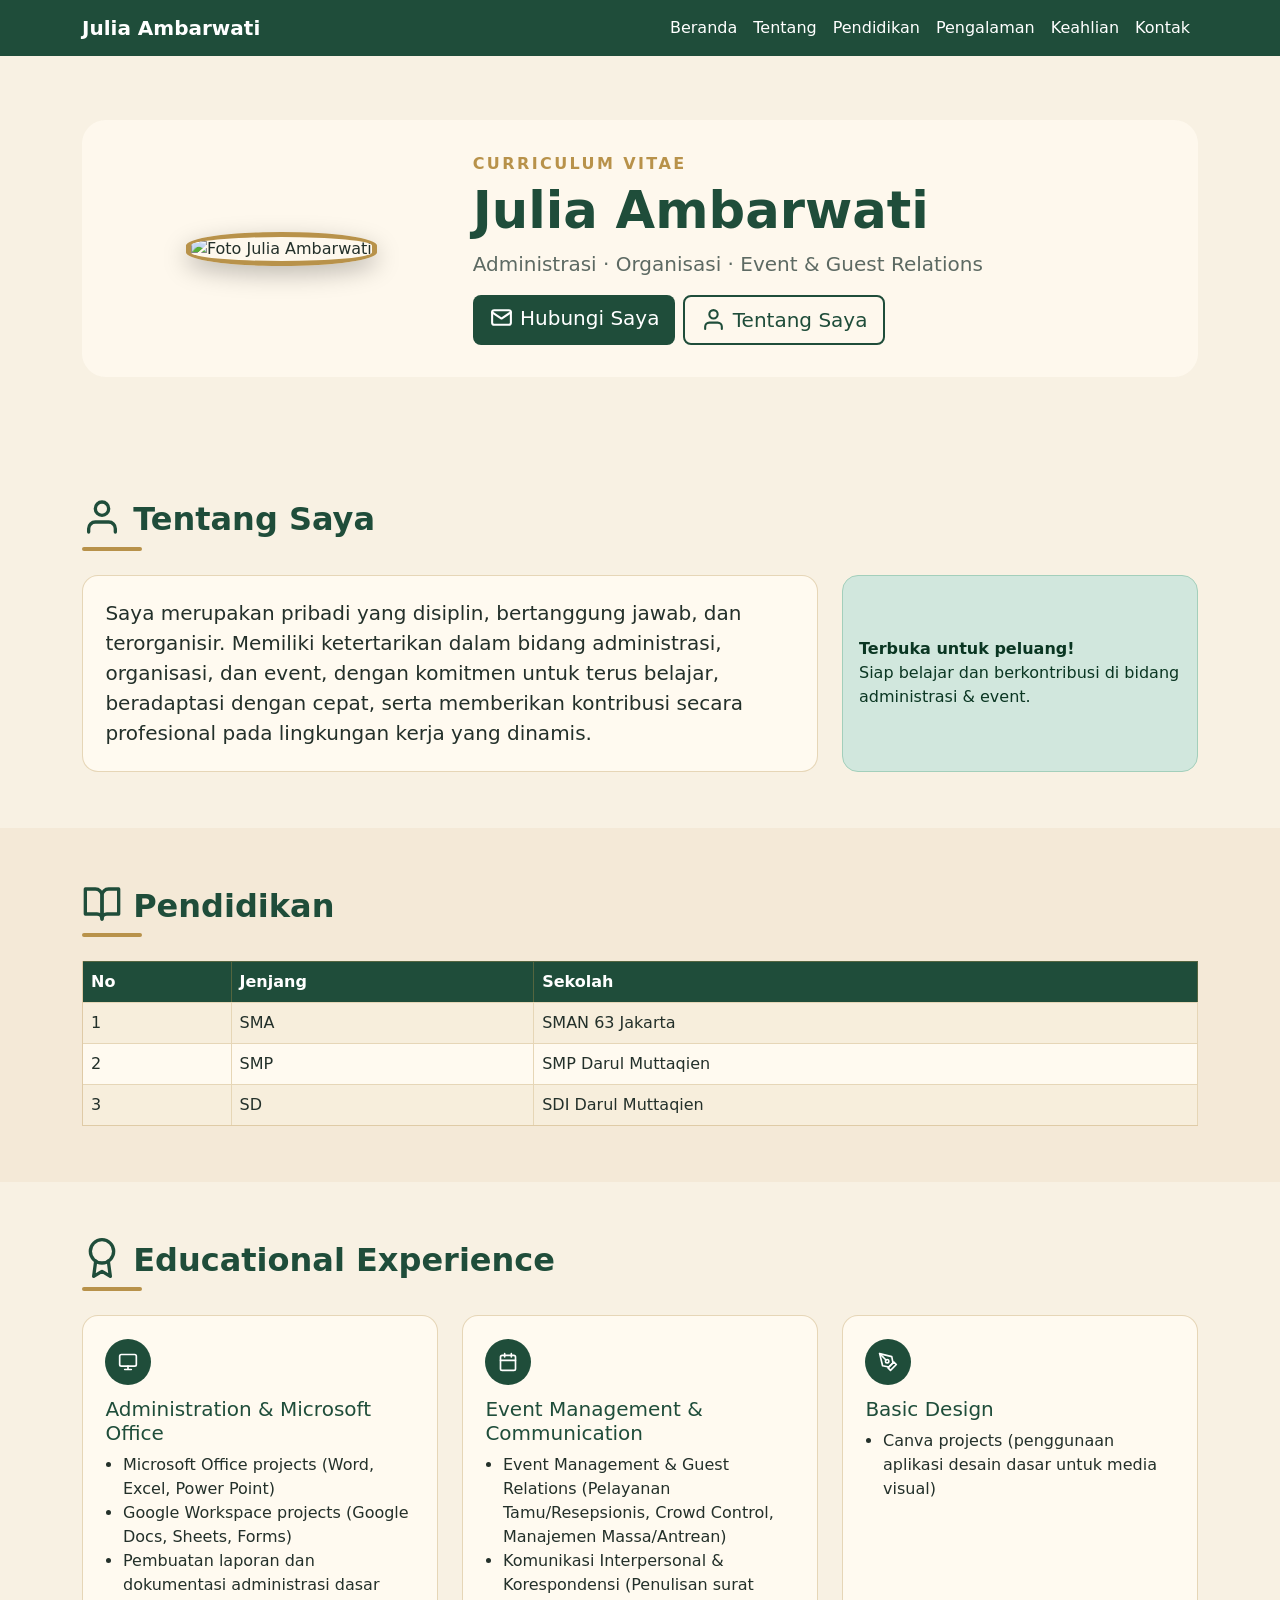
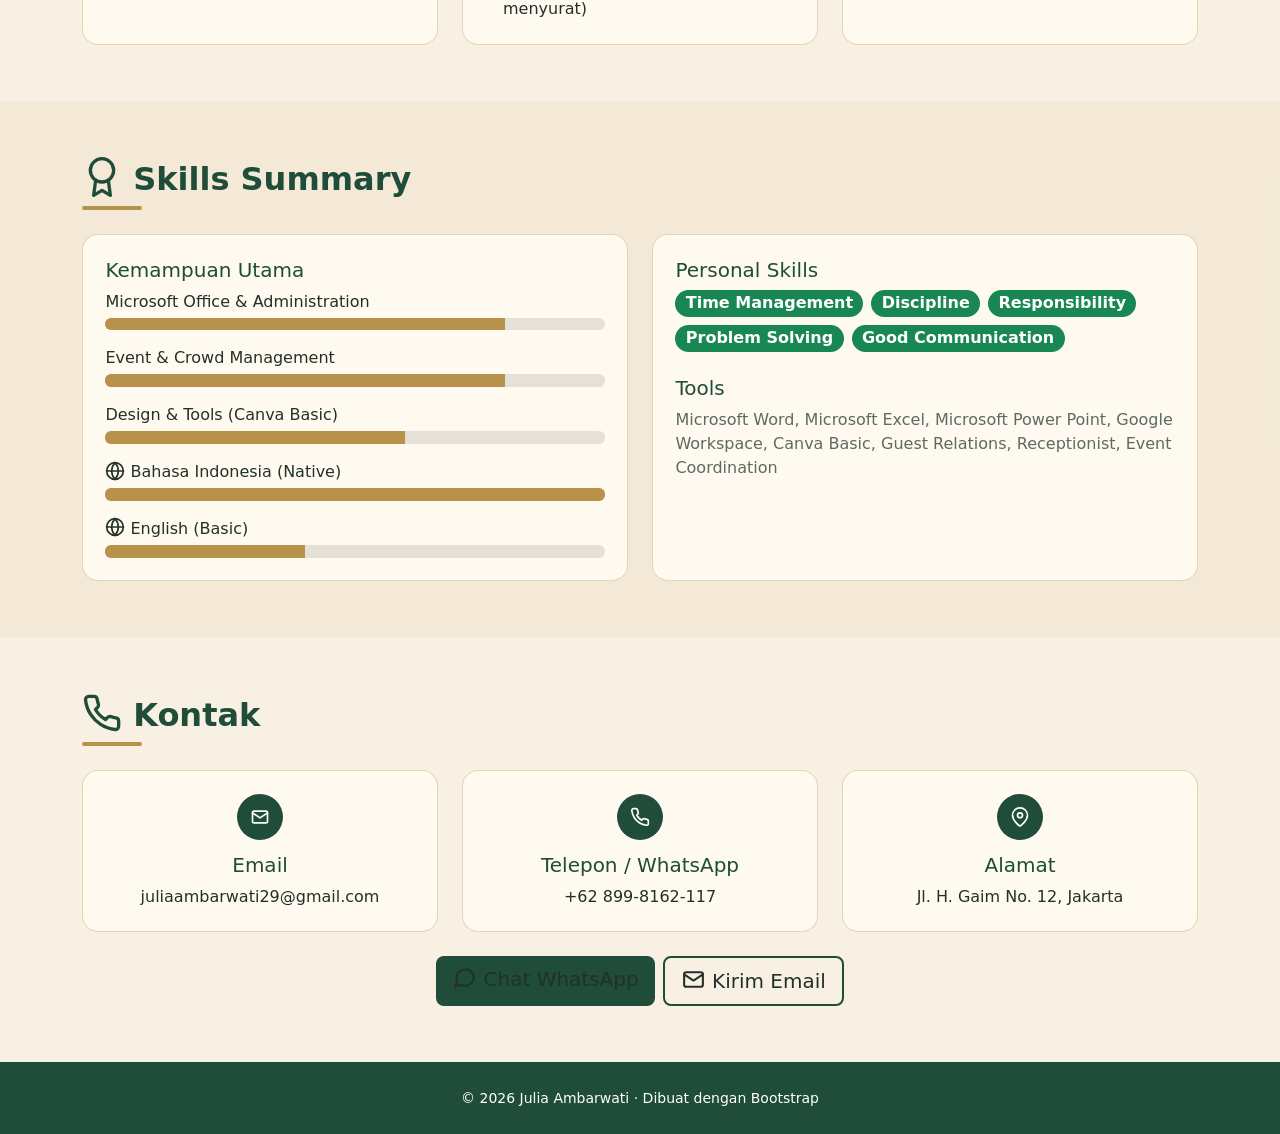
==== index.html @ 879eb71b "Add files via upload" ====
<!DOCTYPE html>
<html lang="id">
<head>
<meta charset="utf-8">
<meta name="viewport" content="width=device-width, initial-scale=1, viewport-fit=cover">
<title>Julia Ambarwati | CV</title>
<!-- Bootstrap CSS -->
<link href="https://cdn.jsdelivr.net/npm/bootstrap@5.3.3/dist/css/bootstrap.min.css" rel="stylesheet">
<style>
:root{--green:#1f4d3a;--gold:#b8924a;--bg:#f8f1e3;--card:#fffaf0;--text:#23302a;--muted:#5d6a63;--onGreen:#fff;box-sizing:border-box;padding-top:env(safe-area-inset-top,0px);padding-bottom:env(safe-area-inset-bottom,0px)}
@media (prefers-color-scheme:dark){:root:not([data-theme="light"]){--green:#2f7556;--gold:#d2ad66;--bg:#14201b;--card:#1c2b24;--text:#e9efe9;--muted:#a9b8b0}}
:root[data-theme="dark"]{--green:#2f7556;--gold:#d2ad66;--bg:#14201b;--card:#1c2b24;--text:#e9efe9;--muted:#a9b8b0}
html{scroll-behavior:smooth;scroll-padding-top:70px}
body{background:var(--bg);color:var(--text);font-family:system-ui,-apple-system,"Segoe UI",Roboto,sans-serif}
.ic{width:1.25em;height:1.25em;stroke:currentColor;fill:none;stroke-width:2;stroke-linecap:round;stroke-linejoin:round;vertical-align:-.22em}
.navbar{background:var(--green)!important;position:sticky;top:0;z-index:20}
.navbar .nav-link,.navbar-brand{color:var(--onGreen)!important}
.navbar .nav-link:hover{color:var(--gold)!important}
.navbar-toggler{border-color:rgba(255,255,255,.5)}
.navbar-toggler-icon{filter:invert(1)}
#beranda{background:url(img/banner.jpg) center/cover no-repeat;padding:4rem 0}
.hero-card{background:rgba(255,250,240,.88);border-radius:1.5rem;padding:2rem}
@media (prefers-color-scheme:dark){:root:not([data-theme="light"]) .hero-card{background:rgba(20,32,27,.88)}}
:root[data-theme="dark"] .hero-card{background:rgba(20,32,27,.88)}
.foto{width:220px;height:290px;object-fit:cover;border-radius:50% / 40%;border:5px solid var(--gold);box-shadow:0 8px 24px rgba(0,0,0,.25)}
h1,h2,h3,h4,h5{color:var(--green)}
.hero-card h1{font-weight:800;font-size:clamp(2rem,6vw,3.2rem)}
h2.sec{font-weight:700;margin-bottom:1.5rem}
h2.sec::after{content:"";display:block;width:60px;height:4px;background:var(--gold);margin-top:.5rem;border-radius:2px}
section{padding:3.5rem 0}
.card{background:var(--card);color:var(--text);border:1px solid rgba(184,146,74,.35);border-radius:1rem;height:100%}
.card .card-body{padding:1.4rem}
.badge-ic{display:inline-flex;align-items:center;justify-content:center;width:46px;height:46px;border-radius:50%;background:var(--green);color:#fff;margin-bottom:.8rem}
.btn-cv{background:var(--green);color:#fff;border:0}
.btn-cv:hover{background:var(--gold);color:#fff}
.btn-outline-cv{border:2px solid var(--green);color:var(--green)}
.btn-outline-cv:hover{background:var(--green);color:#fff}
.table{--bs-table-bg:var(--card);--bs-table-color:var(--text);--bs-table-striped-bg:rgba(184,146,74,.12);--bs-table-striped-color:var(--text);--bs-table-border-color:rgba(184,146,74,.35)}
.table thead th{background:var(--green);color:#fff}
.progress{height:.8rem;background:rgba(127,127,127,.2)}
.progress-bar{background:var(--gold)}
ul.clean{padding-left:1.1rem;margin:0;color:var(--text)}
.muted{color:var(--muted)}
.contact a{color:var(--text);text-decoration:none}
.contact a:hover{color:var(--gold)}
footer{background:var(--green);color:#fff;padding:1.5rem 0}
</style>
</head>
<body>
<svg width="0" height="0" style="position:absolute" aria-hidden="true">
<symbol id="i-mail" viewBox="0 0 24 24"><rect x="3" y="5" width="18" height="14" rx="2"/><path d="M3 7l9 6 9-6"/></symbol>
<symbol id="i-phone" viewBox="0 0 24 24"><path d="M22 16.92v3a2 2 0 0 1-2.18 2 19.79 19.79 0 0 1-8.63-3.07 19.5 19.5 0 0 1-6-6 19.79 19.79 0 0 1-3.07-8.67A2 2 0 0 1 4.11 2h3a2 2 0 0 1 2 1.72c.13.96.36 1.9.7 2.81a2 2 0 0 1-.45 2.11L8.09 9.91a16 16 0 0 0 6 6l1.27-1.27a2 2 0 0 1 2.11-.45c.91.34 1.85.57 2.81.7A2 2 0 0 1 22 16.92z"/></symbol>
<symbol id="i-pin" viewBox="0 0 24 24"><path d="M21 10c0 7-9 13-9 13s-9-6-9-13a9 9 0 0 1 18 0z"/><circle cx="12" cy="10" r="3"/></symbol>
<symbol id="i-user" viewBox="0 0 24 24"><path d="M20 21v-2a4 4 0 0 0-4-4H8a4 4 0 0 0-4 4v2"/><circle cx="12" cy="7" r="4"/></symbol>
<symbol id="i-book" viewBox="0 0 24 24"><path d="M2 3h6a4 4 0 0 1 4 4v14a3 3 0 0 0-3-3H2z"/><path d="M22 3h-6a4 4 0 0 0-4 4v14a3 3 0 0 1 3-3h7z"/></symbol>
<symbol id="i-monitor" viewBox="0 0 24 24"><rect x="2" y="3" width="20" height="14" rx="2"/><path d="M8 21h8M12 17v4"/></symbol>
<symbol id="i-cal" viewBox="0 0 24 24"><rect x="3" y="4" width="18" height="18" rx="2"/><path d="M16 2v4M8 2v4M3 10h18"/></symbol>
<symbol id="i-pen" viewBox="0 0 24 24"><path d="M12 19l7-7 3 3-7 7-3-3z"/><path d="M18 13l-1.5-7.5L2 2l3.5 14.5L13 18l5-5z"/><path d="M2 2l7.59 7.59"/><circle cx="11" cy="11" r="2"/></symbol>
<symbol id="i-award" viewBox="0 0 24 24"><circle cx="12" cy="8" r="7"/><path d="M8.21 13.89L7 23l5-3 5 3-1.21-9.12"/></symbol>
<symbol id="i-globe" viewBox="0 0 24 24"><circle cx="12" cy="12" r="10"/><path d="M2 12h20"/><path d="M12 2a15.3 15.3 0 0 1 4 10 15.3 15.3 0 0 1-4 10 15.3 15.3 0 0 1-4-10 15.3 15.3 0 0 1 4-10z"/></symbol>
<symbol id="i-chat" viewBox="0 0 24 24"><path d="M21 11.5a8.4 8.4 0 0 1-9 8.4 8.5 8.5 0 0 1-3.8-.9L3 21l1.9-5.2A8.4 8.4 0 1 1 21 11.5z"/></symbol>
</svg>

<nav class="navbar navbar-expand-md">
  <div class="container">
    <a class="navbar-brand fw-bold" href="#beranda">Julia Ambarwati</a>
    <button class="navbar-toggler" type="button" data-bs-toggle="collapse" data-bs-target="#menu" aria-controls="menu" aria-expanded="false" aria-label="Buka menu">
      <span class="navbar-toggler-icon"></span>
    </button>
    <div class="collapse navbar-collapse" id="menu">
      <ul class="navbar-nav ms-auto">
        <li class="nav-item"><a class="nav-link" href="#beranda">Beranda</a></li>
        <li class="nav-item"><a class="nav-link" href="#tentang">Tentang</a></li>
        <li class="nav-item"><a class="nav-link" href="#pendidikan">Pendidikan</a></li>
        <li class="nav-item"><a class="nav-link" href="#pengalaman">Pengalaman</a></li>
        <li class="nav-item"><a class="nav-link" href="#keahlian">Keahlian</a></li>
        <li class="nav-item"><a class="nav-link" href="#kontak">Kontak</a></li>
      </ul>
    </div>
  </div>
</nav>

<header id="beranda">
  <div class="container">
    <div class="hero-card">
      <div class="row align-items-center g-4">
        <div class="col-12 col-md-4 text-center">
          <img class="foto" src="img/foto.jpg" alt="Foto Julia Ambarwati">
        </div>
        <div class="col-12 col-md-8 text-center text-md-start">
          <p class="text-uppercase fw-semibold mb-1" style="color:var(--gold);letter-spacing:.15em">Curriculum Vitae</p>
          <h1>Julia Ambarwati</h1>
          <p class="fs-5 muted">Administrasi · Organisasi · Event &amp; Guest Relations</p>
          <div class="d-flex flex-wrap gap-2 justify-content-center justify-content-md-start">
            <a class="btn btn-cv btn-lg" href="#kontak"><svg class="ic"><use href="#i-mail"/></svg> Hubungi Saya</a>
            <a class="btn btn-outline-cv btn-lg" href="#tentang"><svg class="ic"><use href="#i-user"/></svg> Tentang Saya</a>
          </div>
        </div>
      </div>
    </div>
  </div>
</header>

<section id="tentang">
  <div class="container">
    <h2 class="sec"><svg class="ic"><use href="#i-user"/></svg> Tentang Saya</h2>
    <div class="row g-4">
      <div class="col-12 col-lg-8">
        <div class="card"><div class="card-body">
          <p class="mb-0 fs-5">Saya merupakan pribadi yang disiplin, bertanggung jawab, dan terorganisir. Memiliki ketertarikan dalam bidang administrasi, organisasi, dan event, dengan komitmen untuk terus belajar, beradaptasi dengan cepat, serta memberikan kontribusi secara profesional pada lingkungan kerja yang dinamis.</p>
        </div></div>
      </div>
      <div class="col-12 col-lg-4">
        <div class="alert alert-success h-100 mb-0 d-flex align-items-center" role="alert" style="border-radius:1rem">
          <div><strong>Terbuka untuk peluang!</strong><br>Siap belajar dan berkontribusi di bidang administrasi &amp; event.</div>
        </div>
      </div>
    </div>
  </div>
</section>

<section id="pendidikan" style="background:rgba(184,146,74,.08)">
  <div class="container">
    <h2 class="sec"><svg class="ic"><use href="#i-book"/></svg> Pendidikan</h2>
    <div class="table-responsive">
      <table class="table table-striped table-bordered align-middle mb-0">
        <thead><tr><th scope="col">No</th><th scope="col">Jenjang</th><th scope="col">Sekolah</th></tr></thead>
        <tbody>
          <tr><td>1</td><td>SMA</td><td>SMAN 63 Jakarta</td></tr>
          <tr><td>2</td><td>SMP</td><td>SMP Darul Muttaqien</td></tr>
          <tr><td>3</td><td>SD</td><td>SDI Darul Muttaqien</td></tr>
        </tbody>
      </table>
    </div>
  </div>
</section>

<section id="pengalaman">
  <div class="container">
    <h2 class="sec"><svg class="ic"><use href="#i-award"/></svg> Educational Experience</h2>
    <div class="row g-4">
      <div class="col-12 col-md-6 col-lg-4">
        <div class="card"><div class="card-body">
          <span class="badge-ic"><svg class="ic"><use href="#i-monitor"/></svg></span>
          <h5>Administration &amp; Microsoft Office</h5>
          <ul class="clean"><li>Microsoft Office projects (Word, Excel, Power Point)</li><li>Google Workspace projects (Google Docs, Sheets, Forms)</li><li>Pembuatan laporan dan dokumentasi administrasi dasar</li></ul>
        </div></div>
      </div>
      <div class="col-12 col-md-6 col-lg-4">
        <div class="card"><div class="card-body">
          <span class="badge-ic"><svg class="ic"><use href="#i-cal"/></svg></span>
          <h5>Event Management &amp; Communication</h5>
          <ul class="clean"><li>Event Management &amp; Guest Relations (Pelayanan Tamu/Resepsionis, Crowd Control, Manajemen Massa/Antrean)</li><li>Komunikasi Interpersonal &amp; Korespondensi (Penulisan surat menyurat)</li></ul>
        </div></div>
      </div>
      <div class="col-12 col-md-6 col-lg-4">
        <div class="card"><div class="card-body">
          <span class="badge-ic"><svg class="ic"><use href="#i-pen"/></svg></span>
          <h5>Basic Design</h5>
          <ul class="clean"><li>Canva projects (penggunaan aplikasi desain dasar untuk media visual)</li></ul>
        </div></div>
      </div>
    </div>
  </div>
</section>

<section id="keahlian" style="background:rgba(184,146,74,.08)">
  <div class="container">
    <h2 class="sec"><svg class="ic"><use href="#i-award"/></svg> Skills Summary</h2>
    <div class="row g-4">
      <div class="col-12 col-lg-6">
        <div class="card"><div class="card-body">
          <h5>Kemampuan Utama</h5>
          <p class="mb-1">Microsoft Office &amp; Administration</p>
          <div class="progress mb-3"><div class="progress-bar" style="width:80%"></div></div>
          <p class="mb-1">Event &amp; Crowd Management</p>
          <div class="progress mb-3"><div class="progress-bar" style="width:80%"></div></div>
          <p class="mb-1">Design &amp; Tools (Canva Basic)</p>
          <div class="progress mb-3"><div class="progress-bar" style="width:60%"></div></div>
          <p class="mb-1"><svg class="ic"><use href="#i-globe"/></svg> Bahasa Indonesia (Native)</p>
          <div class="progress mb-3"><div class="progress-bar" style="width:100%"></div></div>
          <p class="mb-1"><svg class="ic"><use href="#i-globe"/></svg> English (Basic)</p>
          <div class="progress"><div class="progress-bar" style="width:40%"></div></div>
        </div></div>
      </div>
      <div class="col-12 col-lg-6">
        <div class="card"><div class="card-body">
          <h5>Personal Skills</h5>
          <div class="d-flex flex-wrap gap-2 mb-4">
            <span class="badge rounded-pill text-bg-success fs-6">Time Management</span>
            <span class="badge rounded-pill text-bg-success fs-6">Discipline</span>
            <span class="badge rounded-pill text-bg-success fs-6">Responsibility</span>
            <span class="badge rounded-pill text-bg-success fs-6">Problem Solving</span>
            <span class="badge rounded-pill text-bg-success fs-6">Good Communication</span>
          </div>
          <h5>Tools</h5>
          <p class="mb-0 muted">Microsoft Word, Microsoft Excel, Microsoft Power Point, Google Workspace, Canva Basic, Guest Relations, Receptionist, Event Coordination</p>
        </div></div>
      </div>
    </div>
  </div>
</section>

<section id="kontak" class="contact">
  <div class="container">
    <h2 class="sec"><svg class="ic"><use href="#i-phone"/></svg> Kontak</h2>
    <div class="row g-4">
      <div class="col-12 col-md-4">
        <div class="card text-center"><div class="card-body">
          <span class="badge-ic"><svg class="ic"><use href="#i-mail"/></svg></span>
          <h5>Email</h5>
          <a href="mailto:juliaambarwati29@gmail.com" class="text-break">juliaambarwati29@gmail.com</a>
        </div></div>
      </div>
      <div class="col-12 col-md-4">
        <div class="card text-center"><div class="card-body">
          <span class="badge-ic"><svg class="ic"><use href="#i-phone"/></svg></span>
          <h5>Telepon / WhatsApp</h5>
          <a href="tel:+628998162117">+62 899-8162-117</a>
        </div></div>
      </div>
      <div class="col-12 col-md-4">
        <div class="card text-center"><div class="card-body">
          <span class="badge-ic"><svg class="ic"><use href="#i-pin"/></svg></span>
          <h5>Alamat</h5>
          <a href="https://www.google.com/maps/search/?api=1&amp;query=Jl.+H.+Gaim+No.+12+Jakarta" target="_blank" rel="noopener">Jl. H. Gaim No. 12, Jakarta</a>
        </div></div>
      </div>
    </div>
    <div class="text-center mt-4 d-flex flex-wrap gap-2 justify-content-center">
      <a class="btn btn-cv btn-lg" href="https://wa.me/628998162117" target="_blank" rel="noopener"><svg class="ic"><use href="#i-chat"/></svg> Chat WhatsApp</a>
      <a class="btn btn-outline-cv btn-lg" href="mailto:juliaambarwati29@gmail.com"><svg class="ic"><use href="#i-mail"/></svg> Kirim Email</a>
    </div>
  </div>
</section>

<footer class="text-center">
  <div class="container"><small>&copy; 2026 Julia Ambarwati · Dibuat dengan Bootstrap</small></div>
</footer>

<script src="https://cdn.jsdelivr.net/npm/bootstrap@5.3.3/dist/js/bootstrap.bundle.min.js"></script>
</body>
</html>
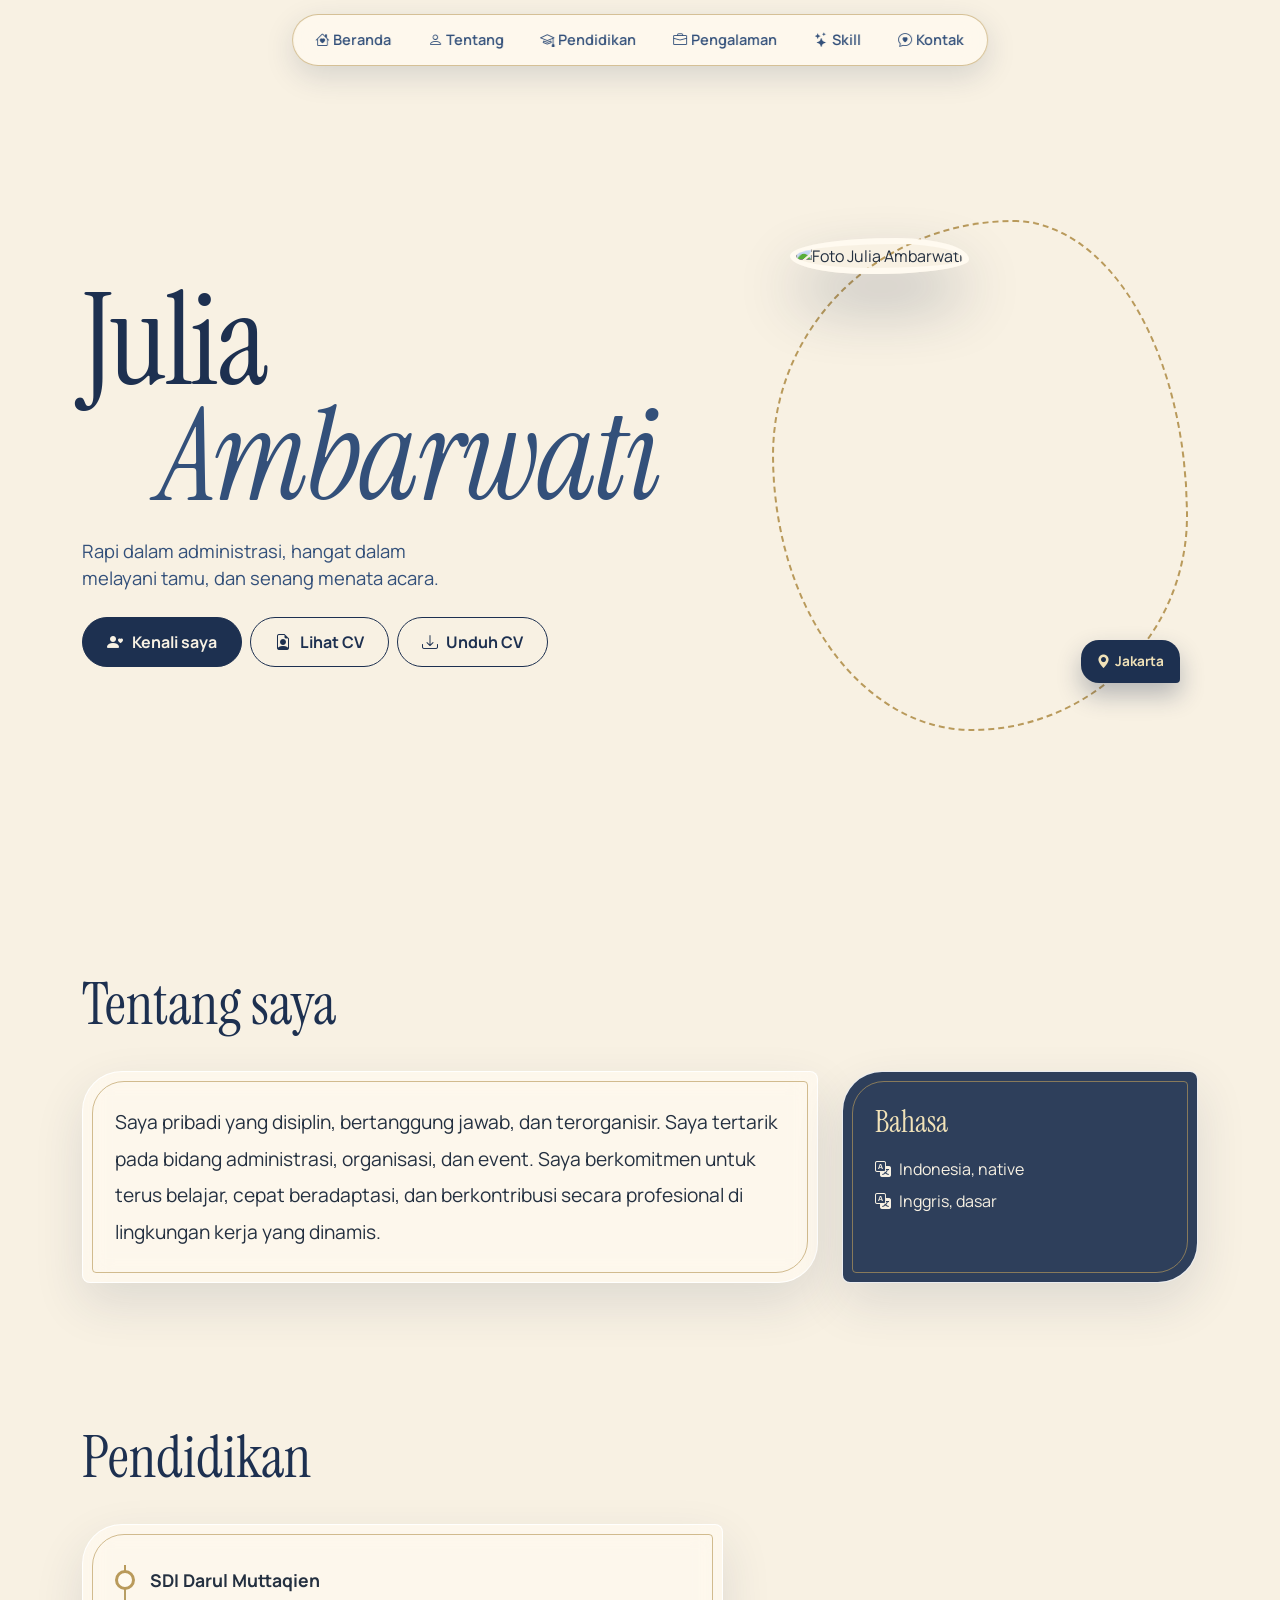
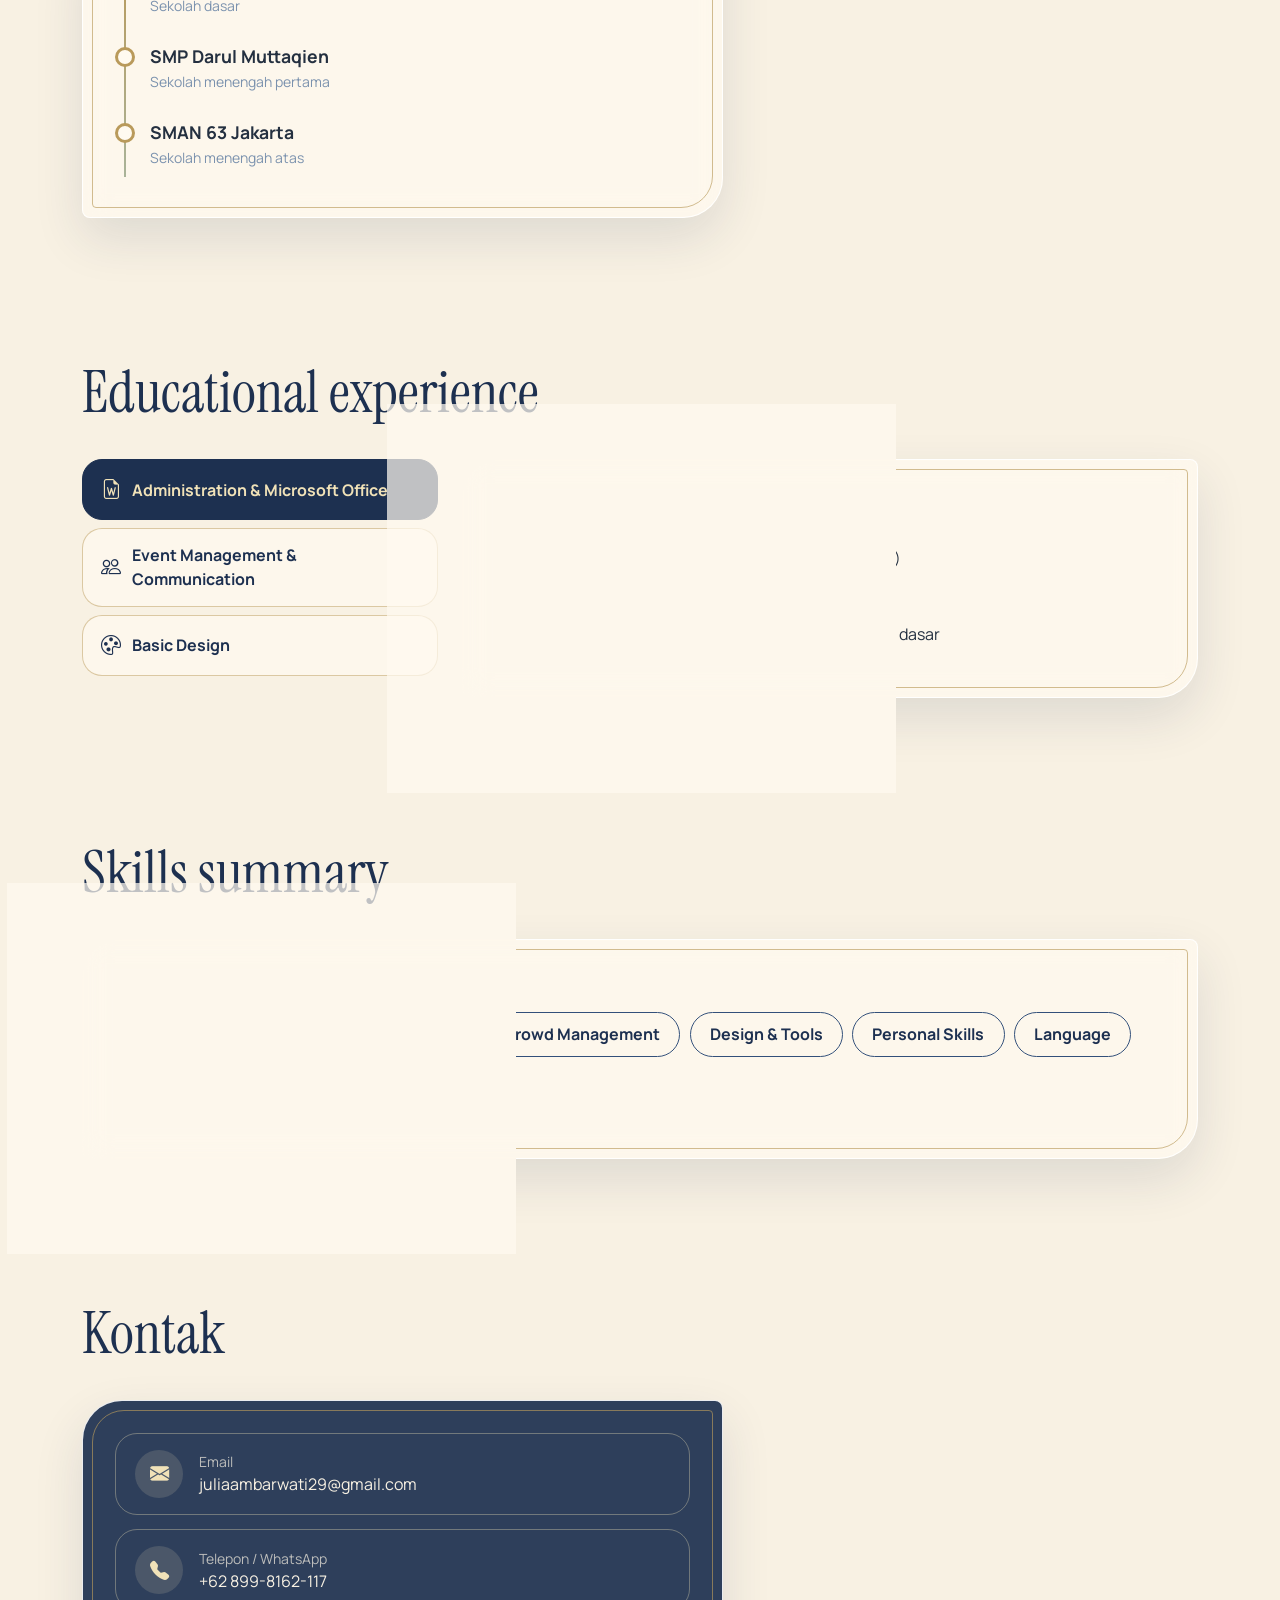
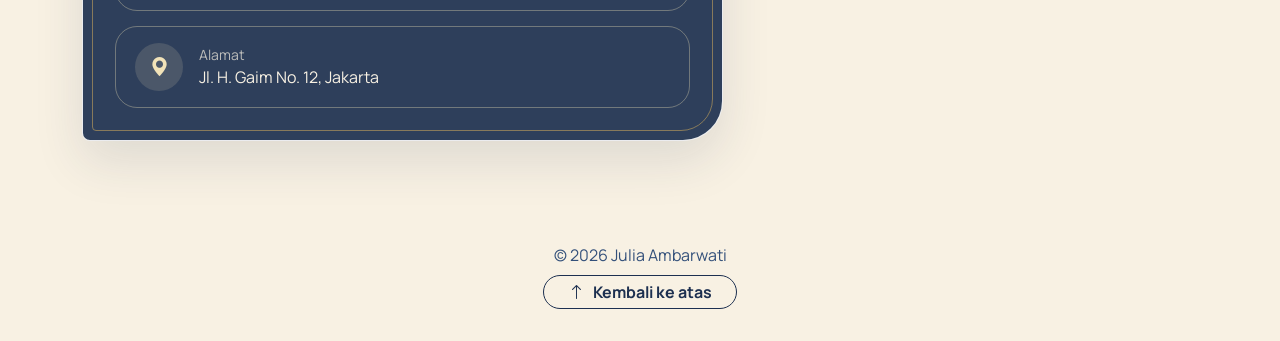
==== commit c0b85b30: "Add files via upload" ====
--- a/index.html
+++ b/index.html
@@ -1,243 +1,214 @@
 <!DOCTYPE html>
 <html lang="id">
 <head>
-<meta charset="utf-8">
-<meta name="viewport" content="width=device-width, initial-scale=1, viewport-fit=cover">
-<title>Julia Ambarwati | CV</title>
-<!-- Bootstrap CSS -->
+<meta charset="UTF-8">
+<meta name="viewport" content="width=device-width, initial-scale=1">
+<title>Julia Ambarwati | Curriculum Vitae</title>
 <link href="https://cdn.jsdelivr.net/npm/bootstrap@5.3.3/dist/css/bootstrap.min.css" rel="stylesheet">
+<link href="https://cdn.jsdelivr.net/npm/bootstrap-icons@1.11.3/font/bootstrap-icons.min.css" rel="stylesheet">
+<link href="https://fonts.googleapis.com/css2?family=Instrument+Serif:ital@0;1&family=Manrope:wght@400;500;700&display=swap" rel="stylesheet">
 <style>
-:root{--green:#1f4d3a;--gold:#b8924a;--bg:#f8f1e3;--card:#fffaf0;--text:#23302a;--muted:#5d6a63;--onGreen:#fff;box-sizing:border-box;padding-top:env(safe-area-inset-top,0px);padding-bottom:env(safe-area-inset-bottom,0px)}
-@media (prefers-color-scheme:dark){:root:not([data-theme="light"]){--green:#2f7556;--gold:#d2ad66;--bg:#14201b;--card:#1c2b24;--text:#e9efe9;--muted:#a9b8b0}}
-:root[data-theme="dark"]{--green:#2f7556;--gold:#d2ad66;--bg:#14201b;--card:#1c2b24;--text:#e9efe9;--muted:#a9b8b0}
-html{scroll-behavior:smooth;scroll-padding-top:70px}
-body{background:var(--bg);color:var(--text);font-family:system-ui,-apple-system,"Segoe UI",Roboto,sans-serif}
-.ic{width:1.25em;height:1.25em;stroke:currentColor;fill:none;stroke-width:2;stroke-linecap:round;stroke-linejoin:round;vertical-align:-.22em}
-.navbar{background:var(--green)!important;position:sticky;top:0;z-index:20}
-.navbar .nav-link,.navbar-brand{color:var(--onGreen)!important}
-.navbar .nav-link:hover{color:var(--gold)!important}
-.navbar-toggler{border-color:rgba(255,255,255,.5)}
-.navbar-toggler-icon{filter:invert(1)}
-#beranda{background:url(img/banner.jpg) center/cover no-repeat;padding:4rem 0}
-.hero-card{background:rgba(255,250,240,.88);border-radius:1.5rem;padding:2rem}
-@media (prefers-color-scheme:dark){:root:not([data-theme="light"]) .hero-card{background:rgba(20,32,27,.88)}}
-:root[data-theme="dark"] .hero-card{background:rgba(20,32,27,.88)}
-.foto{width:220px;height:290px;object-fit:cover;border-radius:50% / 40%;border:5px solid var(--gold);box-shadow:0 8px 24px rgba(0,0,0,.25)}
-h1,h2,h3,h4,h5{color:var(--green)}
-.hero-card h1{font-weight:800;font-size:clamp(2rem,6vw,3.2rem)}
-h2.sec{font-weight:700;margin-bottom:1.5rem}
-h2.sec::after{content:"";display:block;width:60px;height:4px;background:var(--gold);margin-top:.5rem;border-radius:2px}
-section{padding:3.5rem 0}
-.card{background:var(--card);color:var(--text);border:1px solid rgba(184,146,74,.35);border-radius:1rem;height:100%}
-.card .card-body{padding:1.4rem}
-.badge-ic{display:inline-flex;align-items:center;justify-content:center;width:46px;height:46px;border-radius:50%;background:var(--green);color:#fff;margin-bottom:.8rem}
-.btn-cv{background:var(--green);color:#fff;border:0}
-.btn-cv:hover{background:var(--gold);color:#fff}
-.btn-outline-cv{border:2px solid var(--green);color:var(--green)}
-.btn-outline-cv:hover{background:var(--green);color:#fff}
-.table{--bs-table-bg:var(--card);--bs-table-color:var(--text);--bs-table-striped-bg:rgba(184,146,74,.12);--bs-table-striped-color:var(--text);--bs-table-border-color:rgba(184,146,74,.35)}
-.table thead th{background:var(--green);color:#fff}
-.progress{height:.8rem;background:rgba(127,127,127,.2)}
-.progress-bar{background:var(--gold)}
-ul.clean{padding-left:1.1rem;margin:0;color:var(--text)}
-.muted{color:var(--muted)}
-.contact a{color:var(--text);text-decoration:none}
-.contact a:hover{color:var(--gold)}
-footer{background:var(--green);color:#fff;padding:1.5rem 0}
+:root{--navy:#1d3050;--navy2:#33507a;--slate:#7b92ae;--sage:#a9b399;--sage-soft:#e6eadc;--cream:#f8f1e3;--paper:#fffaf0;--gold:#b99a5b;--ink:#243040}
+html{scroll-behavior:smooth;scroll-padding-top:90px}
+body{font-family:'Manrope',sans-serif;color:var(--ink);background:var(--cream) url('assets/banner.jpg') center/cover fixed no-repeat}
+h1,h2,h3,.serif{font-family:'Instrument Serif',serif;font-weight:400;color:var(--navy)}
+a{color:inherit}
+/* floating nav */
+.dock{position:fixed;top:14px;left:50%;transform:translateX(-50%);z-index:50;max-width:calc(100vw - 20px);display:flex;gap:.3rem;padding:.4rem;border-radius:50rem;background:rgba(255,250,240,.78);backdrop-filter:blur(14px);border:1px solid rgba(185,154,91,.6);box-shadow:0 10px 30px rgba(29,48,80,.15);overflow-x:auto;scrollbar-width:none}
+.dock::-webkit-scrollbar{display:none}
+.dock a{white-space:nowrap;text-decoration:none;font-weight:600;font-size:.9rem;color:var(--navy2);padding:.5rem 1rem;border-radius:50rem;transition:.25s}
+.dock a:hover,.dock a:focus-visible{background:var(--navy);color:#f1e2b8}
+/* buttons */
+.btn-x{display:inline-flex;align-items:center;gap:.55rem;font-weight:700;text-decoration:none;border-radius:50rem;padding:.75rem 1.5rem;border:1.5px solid var(--navy);transition:.25s;cursor:pointer}
+.btn-dark2{background:var(--navy);color:var(--cream)}
+.btn-dark2:hover,.btn-dark2:focus-visible{background:var(--sage-soft);color:var(--navy);border-color:var(--gold)}
+.btn-line{background:transparent;color:var(--navy)}
+.btn-line:hover,.btn-line:focus-visible{background:var(--gold);color:#fff;border-color:var(--gold)}
+/* hero */
+.hero{min-height:100svh;display:flex;align-items:center;padding:110px 0 60px}
+.hero h1{font-size:clamp(3.6rem,10vw,8rem);line-height:.9;letter-spacing:-.02em;margin:0}
+.hero h1 span{display:block;font-style:italic;color:var(--navy2);margin-left:.6em}
+.lead2{font-size:1.15rem;max-width:36ch;color:var(--navy2)}
+.photo-wrap{position:relative;width:min(380px,82vw);aspect-ratio:4/5;margin:auto}
+.photo-wrap::before{content:"";position:absolute;inset:-18px;border:2px dashed var(--gold);border-radius:58% 42% 52% 48%/46% 58% 42% 54%;animation:spin 40s linear infinite}
+.photo-wrap img{position:relative;width:100%;height:100%;object-fit:cover;object-position:top;border-radius:60% 40% 55% 45%/50% 60% 40% 50%;border:6px solid var(--paper);box-shadow:0 30px 60px rgba(29,48,80,.3)}
+.badge-float{position:absolute;right:-10px;bottom:30px;background:var(--navy);color:#f1e2b8;border-radius:18px 18px 4px 18px;padding:.7rem 1rem;font-weight:700;font-size:.85rem;box-shadow:0 12px 24px rgba(29,48,80,.3)}
+@keyframes spin{to{transform:rotate(360deg)}}
+/* glass frame */
+section{padding:70px 0}
+.sec-title{font-size:clamp(2.4rem,5vw,3.6rem);margin-bottom:2rem}
+.glass{position:relative;height:100%;padding:2rem;border-radius:40px 8px 40px 8px;background:rgba(255,250,240,.72);backdrop-filter:blur(14px);border:1px solid rgba(255,255,255,.9);box-shadow:0 20px 50px rgba(29,48,80,.12)}
+.glass::after{content:"";position:absolute;inset:9px;border:1px solid rgba(185,154,91,.65);border-radius:32px 4px 32px 4px;pointer-events:none}
+.glass.navy{background:rgba(29,48,80,.92);color:var(--cream)}
+.glass.navy h3{color:#f1e2b8}
+.glass h3{font-size:1.9rem}
+.about-text{font-size:1.2rem;line-height:1.9}
+/* timeline */
+.tl{position:relative;margin:0;padding:0 0 0 2.2rem;list-style:none}
+.tl::before{content:"";position:absolute;left:9px;top:8px;bottom:8px;width:2px;background:linear-gradient(var(--gold),var(--sage))}
+.tl li{position:relative;padding:.6rem 0 1rem}
+.tl li::before{content:"";position:absolute;left:-2.2rem;top:.85rem;width:20px;height:20px;border-radius:50%;background:var(--paper);border:3px solid var(--gold)}
+.tl strong{display:block;font-size:1.1rem}
+.tl small{color:var(--slate)}
+/* tabs */
+.nav-pills .nav-link{display:flex;align-items:center;gap:.7rem;text-align:left;color:var(--navy);font-weight:700;border-radius:20px;padding:.9rem 1.1rem;margin-bottom:.5rem;background:rgba(255,250,240,.7);border:1px solid rgba(185,154,91,.5);transition:.25s}
+.nav-pills .nav-link:hover{background:var(--sage-soft);color:#8a6d33}
+.nav-pills .nav-link.active{background:var(--navy);color:#f1e2b8;border-color:var(--navy)}
+.tab-pane li{margin-bottom:.7rem;line-height:1.7}
+/* skills */
+.skill{border:1.5px solid var(--navy2);background:transparent;color:var(--navy);border-radius:50rem;padding:.6rem 1.2rem;margin:0 .4rem .6rem 0;font-weight:700;transition:.25s}
+.skill:hover{background:var(--sage-soft);color:#8a6d33;border-color:var(--gold)}
+.skill.active{background:var(--navy);color:#f1e2b8;border-color:var(--navy)}
+#skillInfo{font-size:1.1rem;color:var(--navy2);min-height:3.2rem}
+/* contact */
+.tile{display:flex;align-items:center;gap:1rem;text-decoration:none;color:var(--cream);border:1px solid rgba(241,226,184,.35);border-radius:22px;padding:1rem 1.2rem;margin-bottom:.9rem;transition:.25s}
+.tile i{flex:none;width:48px;height:48px;border-radius:50%;display:grid;place-items:center;background:rgba(241,226,184,.15);color:#f1e2b8;font-size:1.2rem;transition:.25s}
+.tile small{display:block;opacity:.7}
+.tile:hover,.tile:focus-visible{background:#f1e2b8;color:var(--navy)}
+.tile:hover i{background:var(--navy);color:#f1e2b8}
+.tile span{min-width:0;overflow-wrap:anywhere}
+footer{padding:2rem 0;text-align:center;color:var(--navy2)}
+@media(prefers-reduced-motion:reduce){*{animation:none!important;transition:none!important;scroll-behavior:auto!important}}
 </style>
 </head>
 <body>
-<svg width="0" height="0" style="position:absolute" aria-hidden="true">
-<symbol id="i-mail" viewBox="0 0 24 24"><rect x="3" y="5" width="18" height="14" rx="2"/><path d="M3 7l9 6 9-6"/></symbol>
-<symbol id="i-phone" viewBox="0 0 24 24"><path d="M22 16.92v3a2 2 0 0 1-2.18 2 19.79 19.79 0 0 1-8.63-3.07 19.5 19.5 0 0 1-6-6 19.79 19.79 0 0 1-3.07-8.67A2 2 0 0 1 4.11 2h3a2 2 0 0 1 2 1.72c.13.96.36 1.9.7 2.81a2 2 0 0 1-.45 2.11L8.09 9.91a16 16 0 0 0 6 6l1.27-1.27a2 2 0 0 1 2.11-.45c.91.34 1.85.57 2.81.7A2 2 0 0 1 22 16.92z"/></symbol>
-<symbol id="i-pin" viewBox="0 0 24 24"><path d="M21 10c0 7-9 13-9 13s-9-6-9-13a9 9 0 0 1 18 0z"/><circle cx="12" cy="10" r="3"/></symbol>
-<symbol id="i-user" viewBox="0 0 24 24"><path d="M20 21v-2a4 4 0 0 0-4-4H8a4 4 0 0 0-4 4v2"/><circle cx="12" cy="7" r="4"/></symbol>
-<symbol id="i-book" viewBox="0 0 24 24"><path d="M2 3h6a4 4 0 0 1 4 4v14a3 3 0 0 0-3-3H2z"/><path d="M22 3h-6a4 4 0 0 0-4 4v14a3 3 0 0 1 3-3h7z"/></symbol>
-<symbol id="i-monitor" viewBox="0 0 24 24"><rect x="2" y="3" width="20" height="14" rx="2"/><path d="M8 21h8M12 17v4"/></symbol>
-<symbol id="i-cal" viewBox="0 0 24 24"><rect x="3" y="4" width="18" height="18" rx="2"/><path d="M16 2v4M8 2v4M3 10h18"/></symbol>
-<symbol id="i-pen" viewBox="0 0 24 24"><path d="M12 19l7-7 3 3-7 7-3-3z"/><path d="M18 13l-1.5-7.5L2 2l3.5 14.5L13 18l5-5z"/><path d="M2 2l7.59 7.59"/><circle cx="11" cy="11" r="2"/></symbol>
-<symbol id="i-award" viewBox="0 0 24 24"><circle cx="12" cy="8" r="7"/><path d="M8.21 13.89L7 23l5-3 5 3-1.21-9.12"/></symbol>
-<symbol id="i-globe" viewBox="0 0 24 24"><circle cx="12" cy="12" r="10"/><path d="M2 12h20"/><path d="M12 2a15.3 15.3 0 0 1 4 10 15.3 15.3 0 0 1-4 10 15.3 15.3 0 0 1-4-10 15.3 15.3 0 0 1 4-10z"/></symbol>
-<symbol id="i-chat" viewBox="0 0 24 24"><path d="M21 11.5a8.4 8.4 0 0 1-9 8.4 8.5 8.5 0 0 1-3.8-.9L3 21l1.9-5.2A8.4 8.4 0 1 1 21 11.5z"/></symbol>
-</svg>
-
-<nav class="navbar navbar-expand-md">
-  <div class="container">
-    <a class="navbar-brand fw-bold" href="#beranda">Julia Ambarwati</a>
-    <button class="navbar-toggler" type="button" data-bs-toggle="collapse" data-bs-target="#menu" aria-controls="menu" aria-expanded="false" aria-label="Buka menu">
-      <span class="navbar-toggler-icon"></span>
-    </button>
-    <div class="collapse navbar-collapse" id="menu">
-      <ul class="navbar-nav ms-auto">
-        <li class="nav-item"><a class="nav-link" href="#beranda">Beranda</a></li>
-        <li class="nav-item"><a class="nav-link" href="#tentang">Tentang</a></li>
-        <li class="nav-item"><a class="nav-link" href="#pendidikan">Pendidikan</a></li>
-        <li class="nav-item"><a class="nav-link" href="#pengalaman">Pengalaman</a></li>
-        <li class="nav-item"><a class="nav-link" href="#keahlian">Keahlian</a></li>
-        <li class="nav-item"><a class="nav-link" href="#kontak">Kontak</a></li>
+
+<nav class="dock" aria-label="Menu utama">
+  <a href="#beranda"><i class="bi bi-house-heart me-1"></i>Beranda</a>
+  <a href="#tentang"><i class="bi bi-person me-1"></i>Tentang</a>
+  <a href="#pendidikan"><i class="bi bi-mortarboard me-1"></i>Pendidikan</a>
+  <a href="#pengalaman"><i class="bi bi-briefcase me-1"></i>Pengalaman</a>
+  <a href="#skill"><i class="bi bi-stars me-1"></i>Skill</a>
+  <a href="#kontak"><i class="bi bi-chat-heart me-1"></i>Kontak</a>
+</nav>
+
+<header id="beranda" class="hero">
+  <div class="container">
+    <div class="row align-items-center g-5">
+      <div class="col-lg-7 order-2 order-lg-1">
+        <h1>Julia<span>Ambarwati</span></h1>
+        <p class="lead2 mt-4">Rapi dalam administrasi, hangat dalam melayani tamu, dan senang menata acara.</p>
+        <div class="d-flex flex-wrap gap-2 mt-4">
+          <a href="#tentang" class="btn-x btn-dark2"><i class="bi bi-person-heart"></i>Kenali saya</a>
+          <button class="btn-x btn-line" data-bs-toggle="modal" data-bs-target="#cvModal"><i class="bi bi-file-earmark-person"></i>Lihat CV</button>
+          <a href="assets/cv-julia.jpg" download="CV-Julia-Ambarwati.jpg" class="btn-x btn-line"><i class="bi bi-download"></i>Unduh CV</a>
+        </div>
+      </div>
+      <div class="col-lg-5 order-1 order-lg-2">
+        <div class="photo-wrap">
+          <img src="assets/foto.jpg" alt="Foto Julia Ambarwati">
+          <div class="badge-float"><i class="bi bi-geo-alt-fill me-1"></i>Jakarta</div>
+        </div>
+      </div>
+    </div>
+  </div>
+</header>
+
+<section id="tentang">
+  <div class="container">
+    <h2 class="sec-title">Tentang saya</h2>
+    <div class="row g-4">
+      <div class="col-lg-8"><div class="glass">
+        <p class="about-text mb-0">Saya pribadi yang disiplin, bertanggung jawab, dan terorganisir. Saya tertarik pada bidang administrasi, organisasi, dan event. Saya berkomitmen untuk terus belajar, cepat beradaptasi, dan berkontribusi secara profesional di lingkungan kerja yang dinamis.</p>
+      </div></div>
+      <div class="col-lg-4"><div class="glass navy">
+        <h3>Bahasa</h3>
+        <p class="mb-2 mt-3"><i class="bi bi-translate me-2"></i>Indonesia, native</p>
+        <p class="mb-0"><i class="bi bi-translate me-2"></i>Inggris, dasar</p>
+      </div></div>
+    </div>
+  </div>
+</section>
+
+<section id="pendidikan">
+  <div class="container">
+    <h2 class="sec-title">Pendidikan</h2>
+    <div class="row"><div class="col-lg-7"><div class="glass">
+      <ul class="tl">
+        <li><strong>SDI Darul Muttaqien</strong><small>Sekolah dasar</small></li>
+        <li><strong>SMP Darul Muttaqien</strong><small>Sekolah menengah pertama</small></li>
+        <li><strong>SMAN 63 Jakarta</strong><small>Sekolah menengah atas</small></li>
       </ul>
-    </div>
-  </div>
-</nav>
-
-<header id="beranda">
-  <div class="container">
-    <div class="hero-card">
-      <div class="row align-items-center g-4">
-        <div class="col-12 col-md-4 text-center">
-          <img class="foto" src="img/foto.jpg" alt="Foto Julia Ambarwati">
+    </div></div></div>
+  </div>
+</section>
+
+<section id="pengalaman">
+  <div class="container">
+    <h2 class="sec-title">Educational experience</h2>
+    <div class="row g-4">
+      <div class="col-lg-4">
+        <div class="nav nav-pills flex-column" role="tablist">
+          <button class="nav-link active" data-bs-toggle="pill" data-bs-target="#p1" type="button" role="tab"><i class="bi bi-file-earmark-word fs-5"></i>Administration &amp; Microsoft Office</button>
+          <button class="nav-link" data-bs-toggle="pill" data-bs-target="#p2" type="button" role="tab"><i class="bi bi-people fs-5"></i>Event Management &amp; Communication</button>
+          <button class="nav-link" data-bs-toggle="pill" data-bs-target="#p3" type="button" role="tab"><i class="bi bi-palette fs-5"></i>Basic Design</button>
         </div>
-        <div class="col-12 col-md-8 text-center text-md-start">
-          <p class="text-uppercase fw-semibold mb-1" style="color:var(--gold);letter-spacing:.15em">Curriculum Vitae</p>
-          <h1>Julia Ambarwati</h1>
-          <p class="fs-5 muted">Administrasi · Organisasi · Event &amp; Guest Relations</p>
-          <div class="d-flex flex-wrap gap-2 justify-content-center justify-content-md-start">
-            <a class="btn btn-cv btn-lg" href="#kontak"><svg class="ic"><use href="#i-mail"/></svg> Hubungi Saya</a>
-            <a class="btn btn-outline-cv btn-lg" href="#tentang"><svg class="ic"><use href="#i-user"/></svg> Tentang Saya</a>
-          </div>
-        </div>
-      </div>
-    </div>
-  </div>
-</header>
-
-<section id="tentang">
-  <div class="container">
-    <h2 class="sec"><svg class="ic"><use href="#i-user"/></svg> Tentang Saya</h2>
-    <div class="row g-4">
-      <div class="col-12 col-lg-8">
-        <div class="card"><div class="card-body">
-          <p class="mb-0 fs-5">Saya merupakan pribadi yang disiplin, bertanggung jawab, dan terorganisir. Memiliki ketertarikan dalam bidang administrasi, organisasi, dan event, dengan komitmen untuk terus belajar, beradaptasi dengan cepat, serta memberikan kontribusi secara profesional pada lingkungan kerja yang dinamis.</p>
-        </div></div>
-      </div>
-      <div class="col-12 col-lg-4">
-        <div class="alert alert-success h-100 mb-0 d-flex align-items-center" role="alert" style="border-radius:1rem">
-          <div><strong>Terbuka untuk peluang!</strong><br>Siap belajar dan berkontribusi di bidang administrasi &amp; event.</div>
-        </div>
-      </div>
-    </div>
-  </div>
-</section>
-
-<section id="pendidikan" style="background:rgba(184,146,74,.08)">
-  <div class="container">
-    <h2 class="sec"><svg class="ic"><use href="#i-book"/></svg> Pendidikan</h2>
-    <div class="table-responsive">
-      <table class="table table-striped table-bordered align-middle mb-0">
-        <thead><tr><th scope="col">No</th><th scope="col">Jenjang</th><th scope="col">Sekolah</th></tr></thead>
-        <tbody>
-          <tr><td>1</td><td>SMA</td><td>SMAN 63 Jakarta</td></tr>
-          <tr><td>2</td><td>SMP</td><td>SMP Darul Muttaqien</td></tr>
-          <tr><td>3</td><td>SD</td><td>SDI Darul Muttaqien</td></tr>
-        </tbody>
-      </table>
-    </div>
-  </div>
-</section>
-
-<section id="pengalaman">
-  <div class="container">
-    <h2 class="sec"><svg class="ic"><use href="#i-award"/></svg> Educational Experience</h2>
-    <div class="row g-4">
-      <div class="col-12 col-md-6 col-lg-4">
-        <div class="card"><div class="card-body">
-          <span class="badge-ic"><svg class="ic"><use href="#i-monitor"/></svg></span>
-          <h5>Administration &amp; Microsoft Office</h5>
-          <ul class="clean"><li>Microsoft Office projects (Word, Excel, Power Point)</li><li>Google Workspace projects (Google Docs, Sheets, Forms)</li><li>Pembuatan laporan dan dokumentasi administrasi dasar</li></ul>
-        </div></div>
-      </div>
-      <div class="col-12 col-md-6 col-lg-4">
-        <div class="card"><div class="card-body">
-          <span class="badge-ic"><svg class="ic"><use href="#i-cal"/></svg></span>
-          <h5>Event Management &amp; Communication</h5>
-          <ul class="clean"><li>Event Management &amp; Guest Relations (Pelayanan Tamu/Resepsionis, Crowd Control, Manajemen Massa/Antrean)</li><li>Komunikasi Interpersonal &amp; Korespondensi (Penulisan surat menyurat)</li></ul>
-        </div></div>
-      </div>
-      <div class="col-12 col-md-6 col-lg-4">
-        <div class="card"><div class="card-body">
-          <span class="badge-ic"><svg class="ic"><use href="#i-pen"/></svg></span>
-          <h5>Basic Design</h5>
-          <ul class="clean"><li>Canva projects (penggunaan aplikasi desain dasar untuk media visual)</li></ul>
-        </div></div>
-      </div>
-    </div>
-  </div>
-</section>
-
-<section id="keahlian" style="background:rgba(184,146,74,.08)">
-  <div class="container">
-    <h2 class="sec"><svg class="ic"><use href="#i-award"/></svg> Skills Summary</h2>
-    <div class="row g-4">
-      <div class="col-12 col-lg-6">
-        <div class="card"><div class="card-body">
-          <h5>Kemampuan Utama</h5>
-          <p class="mb-1">Microsoft Office &amp; Administration</p>
-          <div class="progress mb-3"><div class="progress-bar" style="width:80%"></div></div>
-          <p class="mb-1">Event &amp; Crowd Management</p>
-          <div class="progress mb-3"><div class="progress-bar" style="width:80%"></div></div>
-          <p class="mb-1">Design &amp; Tools (Canva Basic)</p>
-          <div class="progress mb-3"><div class="progress-bar" style="width:60%"></div></div>
-          <p class="mb-1"><svg class="ic"><use href="#i-globe"/></svg> Bahasa Indonesia (Native)</p>
-          <div class="progress mb-3"><div class="progress-bar" style="width:100%"></div></div>
-          <p class="mb-1"><svg class="ic"><use href="#i-globe"/></svg> English (Basic)</p>
-          <div class="progress"><div class="progress-bar" style="width:40%"></div></div>
-        </div></div>
-      </div>
-      <div class="col-12 col-lg-6">
-        <div class="card"><div class="card-body">
-          <h5>Personal Skills</h5>
-          <div class="d-flex flex-wrap gap-2 mb-4">
-            <span class="badge rounded-pill text-bg-success fs-6">Time Management</span>
-            <span class="badge rounded-pill text-bg-success fs-6">Discipline</span>
-            <span class="badge rounded-pill text-bg-success fs-6">Responsibility</span>
-            <span class="badge rounded-pill text-bg-success fs-6">Problem Solving</span>
-            <span class="badge rounded-pill text-bg-success fs-6">Good Communication</span>
-          </div>
-          <h5>Tools</h5>
-          <p class="mb-0 muted">Microsoft Word, Microsoft Excel, Microsoft Power Point, Google Workspace, Canva Basic, Guest Relations, Receptionist, Event Coordination</p>
-        </div></div>
-      </div>
-    </div>
-  </div>
-</section>
-
-<section id="kontak" class="contact">
-  <div class="container">
-    <h2 class="sec"><svg class="ic"><use href="#i-phone"/></svg> Kontak</h2>
-    <div class="row g-4">
-      <div class="col-12 col-md-4">
-        <div class="card text-center"><div class="card-body">
-          <span class="badge-ic"><svg class="ic"><use href="#i-mail"/></svg></span>
-          <h5>Email</h5>
-          <a href="mailto:juliaambarwati29@gmail.com" class="text-break">juliaambarwati29@gmail.com</a>
-        </div></div>
-      </div>
-      <div class="col-12 col-md-4">
-        <div class="card text-center"><div class="card-body">
-          <span class="badge-ic"><svg class="ic"><use href="#i-phone"/></svg></span>
-          <h5>Telepon / WhatsApp</h5>
-          <a href="tel:+628998162117">+62 899-8162-117</a>
-        </div></div>
-      </div>
-      <div class="col-12 col-md-4">
-        <div class="card text-center"><div class="card-body">
-          <span class="badge-ic"><svg class="ic"><use href="#i-pin"/></svg></span>
-          <h5>Alamat</h5>
-          <a href="https://www.google.com/maps/search/?api=1&amp;query=Jl.+H.+Gaim+No.+12+Jakarta" target="_blank" rel="noopener">Jl. H. Gaim No. 12, Jakarta</a>
-        </div></div>
-      </div>
-    </div>
-    <div class="text-center mt-4 d-flex flex-wrap gap-2 justify-content-center">
-      <a class="btn btn-cv btn-lg" href="https://wa.me/628998162117" target="_blank" rel="noopener"><svg class="ic"><use href="#i-chat"/></svg> Chat WhatsApp</a>
-      <a class="btn btn-outline-cv btn-lg" href="mailto:juliaambarwati29@gmail.com"><svg class="ic"><use href="#i-mail"/></svg> Kirim Email</a>
-    </div>
-  </div>
-</section>
-
-<footer class="text-center">
-  <div class="container"><small>&copy; 2026 Julia Ambarwati · Dibuat dengan Bootstrap</small></div>
+      </div>
+      <div class="col-lg-8"><div class="glass tab-content">
+        <div class="tab-pane fade show active" id="p1" role="tabpanel"><h3 class="mb-3">Administration &amp; Microsoft Office</h3><ul>
+          <li>Microsoft Office projects (Word, Excel, PowerPoint)</li>
+          <li>Google Workspace projects (Docs, Sheets, Forms)</li>
+          <li>Pembuatan laporan dan dokumentasi administrasi dasar</li></ul></div>
+        <div class="tab-pane fade" id="p2" role="tabpanel"><h3 class="mb-3">Event Management &amp; Communication</h3><ul>
+          <li>Event management &amp; guest relations: pelayanan tamu/resepsionis, crowd control, manajemen massa dan antrean</li>
+          <li>Komunikasi interpersonal &amp; korespondensi: penulisan surat menyurat</li></ul></div>
+        <div class="tab-pane fade" id="p3" role="tabpanel"><h3 class="mb-3">Basic Design</h3><ul>
+          <li>Canva projects: aplikasi desain dasar untuk media visual</li></ul></div>
+      </div></div>
+    </div>
+  </div>
+</section>
+
+<section id="skill">
+  <div class="container">
+    <h2 class="sec-title">Skills summary</h2>
+    <div class="glass">
+      <p class="text-secondary">Klik salah satu skill untuk melihat rinciannya.</p>
+      <div class="mb-2">
+        <button class="skill" data-info="Microsoft Word, Microsoft Excel, Microsoft PowerPoint, dan Google Workspace.">Microsoft Office &amp; Administration</button>
+        <button class="skill" data-info="Guest relations, receptionist, dan event coordination.">Event &amp; Crowd Management</button>
+        <button class="skill" data-info="Canva (dasar) untuk membuat media visual.">Design &amp; Tools</button>
+        <button class="skill" data-info="Time management, discipline, responsibility, problem solving, dan good communication.">Personal Skills</button>
+        <button class="skill" data-info="Indonesia (native) dan Inggris (dasar).">Language</button>
+      </div>
+      <p id="skillInfo" class="serif fs-3 mb-0">Pilih salah satu skill di atas.</p>
+    </div>
+  </div>
+</section>
+
+<section id="kontak">
+  <div class="container">
+    <h2 class="sec-title">Kontak</h2>
+    <div class="row"><div class="col-lg-7"><div class="glass navy">
+      <a class="tile" href="mailto:juliaambarwati29@gmail.com"><i class="bi bi-envelope-fill"></i><span><small>Email</small>juliaambarwati29@gmail.com</span></a>
+      <a class="tile" href="https://wa.me/628998162117" target="_blank" rel="noopener"><i class="bi bi-telephone-fill"></i><span><small>Telepon / WhatsApp</small>+62 899-8162-117</span></a>
+      <a class="tile mb-0" href="https://www.google.com/maps/search/?api=1&query=Jl.+H.+Gaim+No.+12+Jakarta" target="_blank" rel="noopener"><i class="bi bi-geo-alt-fill"></i><span><small>Alamat</small>Jl. H. Gaim No. 12, Jakarta</span></a>
+    </div></div></div>
+  </div>
+</section>
+
+<footer>
+  <p class="mb-2">&copy; 2026 Julia Ambarwati</p>
+  <a href="#beranda" class="btn-x btn-line py-1"><i class="bi bi-arrow-up"></i>Kembali ke atas</a>
 </footer>
 
+<div class="modal fade" id="cvModal" tabindex="-1" aria-hidden="true">
+  <div class="modal-dialog modal-dialog-centered modal-dialog-scrollable modal-lg">
+    <div class="modal-content" style="background:var(--cream);border:2px solid var(--gold);border-radius:28px">
+      <div class="modal-header border-0"><h3 class="modal-title fs-2">Curriculum vitae</h3><button type="button" class="btn-close" data-bs-dismiss="modal" aria-label="Tutup"></button></div>
+      <div class="modal-body text-center pt-0"><img src="assets/cv-julia.jpg" class="img-fluid rounded-4" alt="CV Julia Ambarwati"></div>
+      <div class="modal-footer border-0"><a href="assets/cv-julia.jpg" download="CV-Julia-Ambarwati.jpg" class="btn-x btn-dark2"><i class="bi bi-download"></i>Unduh CV</a></div>
+    </div>
+  </div>
+</div>
+
 <script src="https://cdn.jsdelivr.net/npm/bootstrap@5.3.3/dist/js/bootstrap.bundle.min.js"></script>
+<script>
+document.querySelectorAll('.skill').forEach(b=>b.addEventListener('click',()=>{
+  document.querySelectorAll('.skill').forEach(x=>x.classList.remove('active'));
+  b.classList.add('active');
+  document.getElementById('skillInfo').textContent=b.dataset.info;
+}));
+</script>
 </body>
 </html>
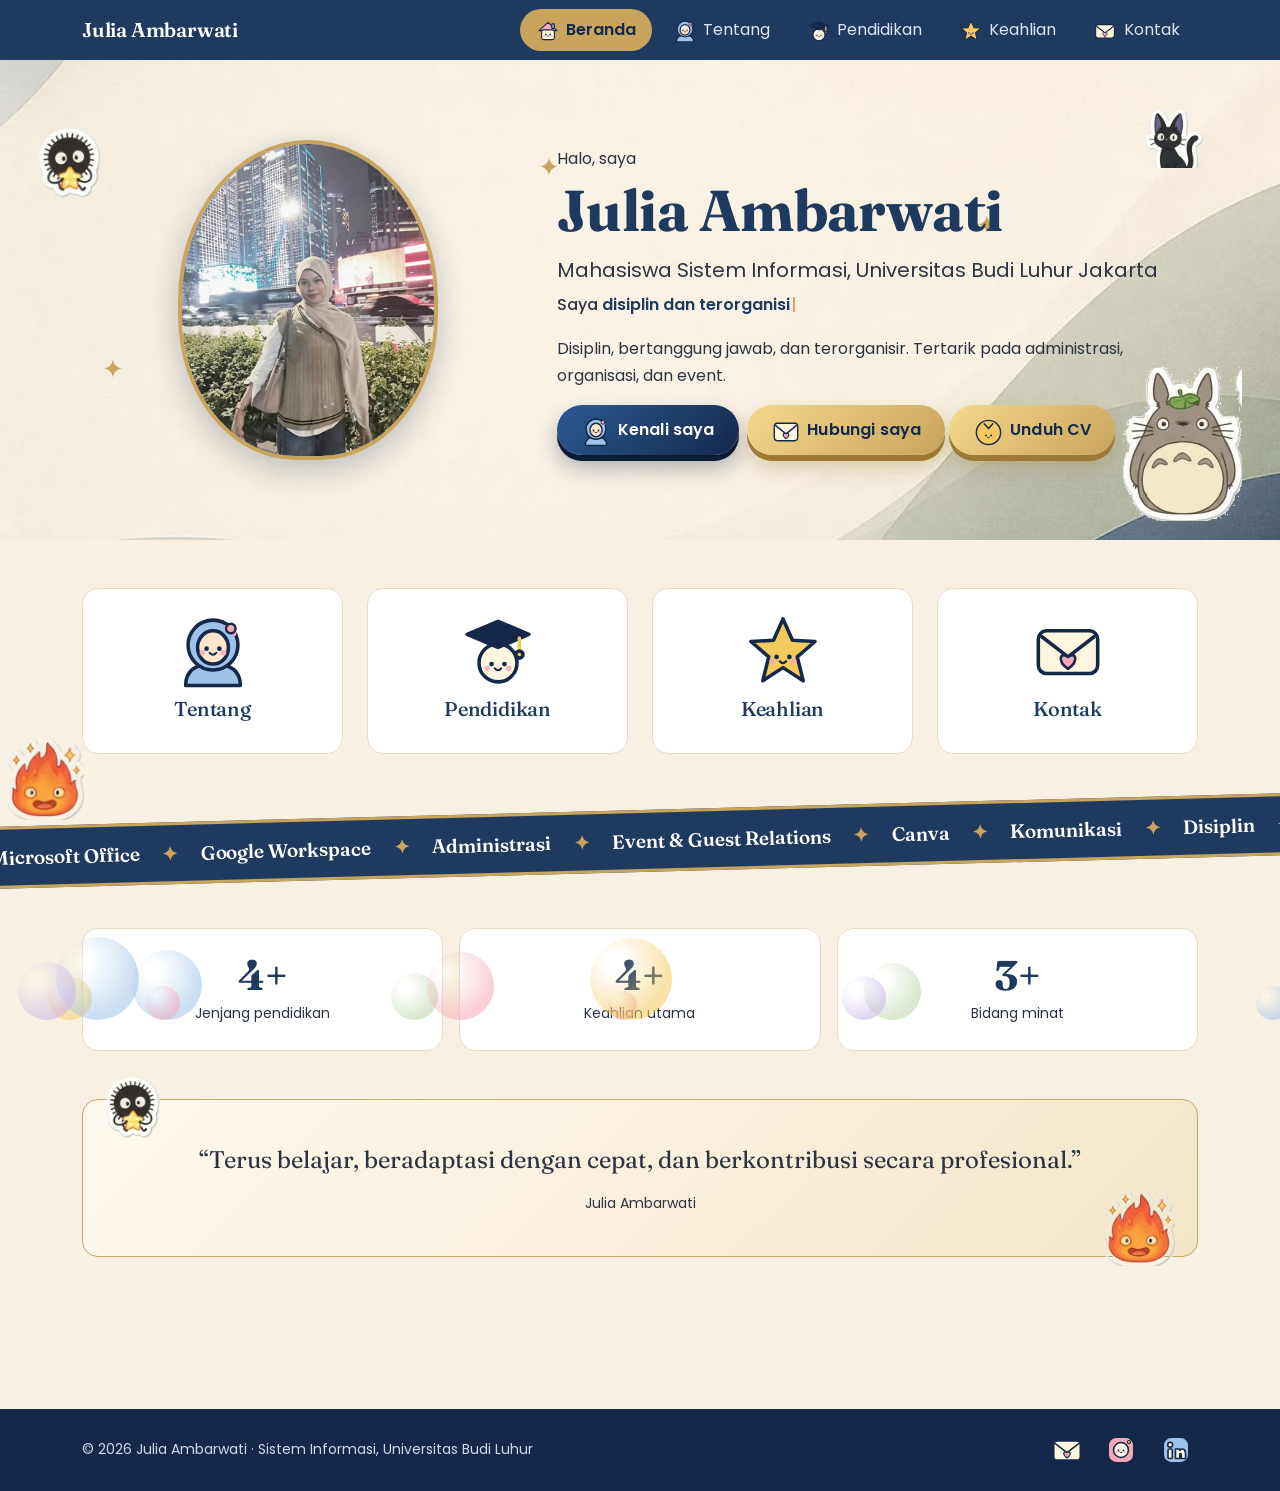
==== commit 12a0c4d4: "Add files via upload" ====
--- a/index.html
+++ b/index.html
@@ -1,214 +1,29 @@
 <!DOCTYPE html>
-<html lang="id">
-<head>
-<meta charset="UTF-8">
-<meta name="viewport" content="width=device-width, initial-scale=1">
-<title>Julia Ambarwati | Curriculum Vitae</title>
+<html lang="id"><head><meta charset="utf-8"><meta name="viewport" content="width=device-width,initial-scale=1">
+<title>Beranda | Julia Ambarwati</title>
 <link href="https://cdn.jsdelivr.net/npm/bootstrap@5.3.3/dist/css/bootstrap.min.css" rel="stylesheet">
 <link href="https://cdn.jsdelivr.net/npm/bootstrap-icons@1.11.3/font/bootstrap-icons.min.css" rel="stylesheet">
-<link href="https://fonts.googleapis.com/css2?family=Instrument+Serif:ital@0;1&family=Manrope:wght@400;500;700&display=swap" rel="stylesheet">
-<style>
-:root{--navy:#1d3050;--navy2:#33507a;--slate:#7b92ae;--sage:#a9b399;--sage-soft:#e6eadc;--cream:#f8f1e3;--paper:#fffaf0;--gold:#b99a5b;--ink:#243040}
-html{scroll-behavior:smooth;scroll-padding-top:90px}
-body{font-family:'Manrope',sans-serif;color:var(--ink);background:var(--cream) url('assets/banner.jpg') center/cover fixed no-repeat}
-h1,h2,h3,.serif{font-family:'Instrument Serif',serif;font-weight:400;color:var(--navy)}
-a{color:inherit}
-/* floating nav */
-.dock{position:fixed;top:14px;left:50%;transform:translateX(-50%);z-index:50;max-width:calc(100vw - 20px);display:flex;gap:.3rem;padding:.4rem;border-radius:50rem;background:rgba(255,250,240,.78);backdrop-filter:blur(14px);border:1px solid rgba(185,154,91,.6);box-shadow:0 10px 30px rgba(29,48,80,.15);overflow-x:auto;scrollbar-width:none}
-.dock::-webkit-scrollbar{display:none}
-.dock a{white-space:nowrap;text-decoration:none;font-weight:600;font-size:.9rem;color:var(--navy2);padding:.5rem 1rem;border-radius:50rem;transition:.25s}
-.dock a:hover,.dock a:focus-visible{background:var(--navy);color:#f1e2b8}
-/* buttons */
-.btn-x{display:inline-flex;align-items:center;gap:.55rem;font-weight:700;text-decoration:none;border-radius:50rem;padding:.75rem 1.5rem;border:1.5px solid var(--navy);transition:.25s;cursor:pointer}
-.btn-dark2{background:var(--navy);color:var(--cream)}
-.btn-dark2:hover,.btn-dark2:focus-visible{background:var(--sage-soft);color:var(--navy);border-color:var(--gold)}
-.btn-line{background:transparent;color:var(--navy)}
-.btn-line:hover,.btn-line:focus-visible{background:var(--gold);color:#fff;border-color:var(--gold)}
-/* hero */
-.hero{min-height:100svh;display:flex;align-items:center;padding:110px 0 60px}
-.hero h1{font-size:clamp(3.6rem,10vw,8rem);line-height:.9;letter-spacing:-.02em;margin:0}
-.hero h1 span{display:block;font-style:italic;color:var(--navy2);margin-left:.6em}
-.lead2{font-size:1.15rem;max-width:36ch;color:var(--navy2)}
-.photo-wrap{position:relative;width:min(380px,82vw);aspect-ratio:4/5;margin:auto}
-.photo-wrap::before{content:"";position:absolute;inset:-18px;border:2px dashed var(--gold);border-radius:58% 42% 52% 48%/46% 58% 42% 54%;animation:spin 40s linear infinite}
-.photo-wrap img{position:relative;width:100%;height:100%;object-fit:cover;object-position:top;border-radius:60% 40% 55% 45%/50% 60% 40% 50%;border:6px solid var(--paper);box-shadow:0 30px 60px rgba(29,48,80,.3)}
-.badge-float{position:absolute;right:-10px;bottom:30px;background:var(--navy);color:#f1e2b8;border-radius:18px 18px 4px 18px;padding:.7rem 1rem;font-weight:700;font-size:.85rem;box-shadow:0 12px 24px rgba(29,48,80,.3)}
-@keyframes spin{to{transform:rotate(360deg)}}
-/* glass frame */
-section{padding:70px 0}
-.sec-title{font-size:clamp(2.4rem,5vw,3.6rem);margin-bottom:2rem}
-.glass{position:relative;height:100%;padding:2rem;border-radius:40px 8px 40px 8px;background:rgba(255,250,240,.72);backdrop-filter:blur(14px);border:1px solid rgba(255,255,255,.9);box-shadow:0 20px 50px rgba(29,48,80,.12)}
-.glass::after{content:"";position:absolute;inset:9px;border:1px solid rgba(185,154,91,.65);border-radius:32px 4px 32px 4px;pointer-events:none}
-.glass.navy{background:rgba(29,48,80,.92);color:var(--cream)}
-.glass.navy h3{color:#f1e2b8}
-.glass h3{font-size:1.9rem}
-.about-text{font-size:1.2rem;line-height:1.9}
-/* timeline */
-.tl{position:relative;margin:0;padding:0 0 0 2.2rem;list-style:none}
-.tl::before{content:"";position:absolute;left:9px;top:8px;bottom:8px;width:2px;background:linear-gradient(var(--gold),var(--sage))}
-.tl li{position:relative;padding:.6rem 0 1rem}
-.tl li::before{content:"";position:absolute;left:-2.2rem;top:.85rem;width:20px;height:20px;border-radius:50%;background:var(--paper);border:3px solid var(--gold)}
-.tl strong{display:block;font-size:1.1rem}
-.tl small{color:var(--slate)}
-/* tabs */
-.nav-pills .nav-link{display:flex;align-items:center;gap:.7rem;text-align:left;color:var(--navy);font-weight:700;border-radius:20px;padding:.9rem 1.1rem;margin-bottom:.5rem;background:rgba(255,250,240,.7);border:1px solid rgba(185,154,91,.5);transition:.25s}
-.nav-pills .nav-link:hover{background:var(--sage-soft);color:#8a6d33}
-.nav-pills .nav-link.active{background:var(--navy);color:#f1e2b8;border-color:var(--navy)}
-.tab-pane li{margin-bottom:.7rem;line-height:1.7}
-/* skills */
-.skill{border:1.5px solid var(--navy2);background:transparent;color:var(--navy);border-radius:50rem;padding:.6rem 1.2rem;margin:0 .4rem .6rem 0;font-weight:700;transition:.25s}
-.skill:hover{background:var(--sage-soft);color:#8a6d33;border-color:var(--gold)}
-.skill.active{background:var(--navy);color:#f1e2b8;border-color:var(--navy)}
-#skillInfo{font-size:1.1rem;color:var(--navy2);min-height:3.2rem}
-/* contact */
-.tile{display:flex;align-items:center;gap:1rem;text-decoration:none;color:var(--cream);border:1px solid rgba(241,226,184,.35);border-radius:22px;padding:1rem 1.2rem;margin-bottom:.9rem;transition:.25s}
-.tile i{flex:none;width:48px;height:48px;border-radius:50%;display:grid;place-items:center;background:rgba(241,226,184,.15);color:#f1e2b8;font-size:1.2rem;transition:.25s}
-.tile small{display:block;opacity:.7}
-.tile:hover,.tile:focus-visible{background:#f1e2b8;color:var(--navy)}
-.tile:hover i{background:var(--navy);color:#f1e2b8}
-.tile span{min-width:0;overflow-wrap:anywhere}
-footer{padding:2rem 0;text-align:center;color:var(--navy2)}
-@media(prefers-reduced-motion:reduce){*{animation:none!important;transition:none!important;scroll-behavior:auto!important}}
-</style>
-</head>
-<body>
-
-<nav class="dock" aria-label="Menu utama">
-  <a href="#beranda"><i class="bi bi-house-heart me-1"></i>Beranda</a>
-  <a href="#tentang"><i class="bi bi-person me-1"></i>Tentang</a>
-  <a href="#pendidikan"><i class="bi bi-mortarboard me-1"></i>Pendidikan</a>
-  <a href="#pengalaman"><i class="bi bi-briefcase me-1"></i>Pengalaman</a>
-  <a href="#skill"><i class="bi bi-stars me-1"></i>Skill</a>
-  <a href="#kontak"><i class="bi bi-chat-heart me-1"></i>Kontak</a>
-</nav>
-
-<header id="beranda" class="hero">
-  <div class="container">
-    <div class="row align-items-center g-5">
-      <div class="col-lg-7 order-2 order-lg-1">
-        <h1>Julia<span>Ambarwati</span></h1>
-        <p class="lead2 mt-4">Rapi dalam administrasi, hangat dalam melayani tamu, dan senang menata acara.</p>
-        <div class="d-flex flex-wrap gap-2 mt-4">
-          <a href="#tentang" class="btn-x btn-dark2"><i class="bi bi-person-heart"></i>Kenali saya</a>
-          <button class="btn-x btn-line" data-bs-toggle="modal" data-bs-target="#cvModal"><i class="bi bi-file-earmark-person"></i>Lihat CV</button>
-          <a href="assets/cv-julia.jpg" download="CV-Julia-Ambarwati.jpg" class="btn-x btn-line"><i class="bi bi-download"></i>Unduh CV</a>
-        </div>
-      </div>
-      <div class="col-lg-5 order-1 order-lg-2">
-        <div class="photo-wrap">
-          <img src="assets/foto.jpg" alt="Foto Julia Ambarwati">
-          <div class="badge-float"><i class="bi bi-geo-alt-fill me-1"></i>Jakarta</div>
-        </div>
-      </div>
-    </div>
-  </div>
-</header>
-
-<section id="tentang">
-  <div class="container">
-    <h2 class="sec-title">Tentang saya</h2>
-    <div class="row g-4">
-      <div class="col-lg-8"><div class="glass">
-        <p class="about-text mb-0">Saya pribadi yang disiplin, bertanggung jawab, dan terorganisir. Saya tertarik pada bidang administrasi, organisasi, dan event. Saya berkomitmen untuk terus belajar, cepat beradaptasi, dan berkontribusi secara profesional di lingkungan kerja yang dinamis.</p>
-      </div></div>
-      <div class="col-lg-4"><div class="glass navy">
-        <h3>Bahasa</h3>
-        <p class="mb-2 mt-3"><i class="bi bi-translate me-2"></i>Indonesia, native</p>
-        <p class="mb-0"><i class="bi bi-translate me-2"></i>Inggris, dasar</p>
-      </div></div>
-    </div>
-  </div>
-</section>
-
-<section id="pendidikan">
-  <div class="container">
-    <h2 class="sec-title">Pendidikan</h2>
-    <div class="row"><div class="col-lg-7"><div class="glass">
-      <ul class="tl">
-        <li><strong>SDI Darul Muttaqien</strong><small>Sekolah dasar</small></li>
-        <li><strong>SMP Darul Muttaqien</strong><small>Sekolah menengah pertama</small></li>
-        <li><strong>SMAN 63 Jakarta</strong><small>Sekolah menengah atas</small></li>
-      </ul>
-    </div></div></div>
-  </div>
-</section>
-
-<section id="pengalaman">
-  <div class="container">
-    <h2 class="sec-title">Educational experience</h2>
-    <div class="row g-4">
-      <div class="col-lg-4">
-        <div class="nav nav-pills flex-column" role="tablist">
-          <button class="nav-link active" data-bs-toggle="pill" data-bs-target="#p1" type="button" role="tab"><i class="bi bi-file-earmark-word fs-5"></i>Administration &amp; Microsoft Office</button>
-          <button class="nav-link" data-bs-toggle="pill" data-bs-target="#p2" type="button" role="tab"><i class="bi bi-people fs-5"></i>Event Management &amp; Communication</button>
-          <button class="nav-link" data-bs-toggle="pill" data-bs-target="#p3" type="button" role="tab"><i class="bi bi-palette fs-5"></i>Basic Design</button>
-        </div>
-      </div>
-      <div class="col-lg-8"><div class="glass tab-content">
-        <div class="tab-pane fade show active" id="p1" role="tabpanel"><h3 class="mb-3">Administration &amp; Microsoft Office</h3><ul>
-          <li>Microsoft Office projects (Word, Excel, PowerPoint)</li>
-          <li>Google Workspace projects (Docs, Sheets, Forms)</li>
-          <li>Pembuatan laporan dan dokumentasi administrasi dasar</li></ul></div>
-        <div class="tab-pane fade" id="p2" role="tabpanel"><h3 class="mb-3">Event Management &amp; Communication</h3><ul>
-          <li>Event management &amp; guest relations: pelayanan tamu/resepsionis, crowd control, manajemen massa dan antrean</li>
-          <li>Komunikasi interpersonal &amp; korespondensi: penulisan surat menyurat</li></ul></div>
-        <div class="tab-pane fade" id="p3" role="tabpanel"><h3 class="mb-3">Basic Design</h3><ul>
-          <li>Canva projects: aplikasi desain dasar untuk media visual</li></ul></div>
-      </div></div>
-    </div>
-  </div>
-</section>
-
-<section id="skill">
-  <div class="container">
-    <h2 class="sec-title">Skills summary</h2>
-    <div class="glass">
-      <p class="text-secondary">Klik salah satu skill untuk melihat rinciannya.</p>
-      <div class="mb-2">
-        <button class="skill" data-info="Microsoft Word, Microsoft Excel, Microsoft PowerPoint, dan Google Workspace.">Microsoft Office &amp; Administration</button>
-        <button class="skill" data-info="Guest relations, receptionist, dan event coordination.">Event &amp; Crowd Management</button>
-        <button class="skill" data-info="Canva (dasar) untuk membuat media visual.">Design &amp; Tools</button>
-        <button class="skill" data-info="Time management, discipline, responsibility, problem solving, dan good communication.">Personal Skills</button>
-        <button class="skill" data-info="Indonesia (native) dan Inggris (dasar).">Language</button>
-      </div>
-      <p id="skillInfo" class="serif fs-3 mb-0">Pilih salah satu skill di atas.</p>
-    </div>
-  </div>
-</section>
-
-<section id="kontak">
-  <div class="container">
-    <h2 class="sec-title">Kontak</h2>
-    <div class="row"><div class="col-lg-7"><div class="glass navy">
-      <a class="tile" href="mailto:juliaambarwati29@gmail.com"><i class="bi bi-envelope-fill"></i><span><small>Email</small>juliaambarwati29@gmail.com</span></a>
-      <a class="tile" href="https://wa.me/628998162117" target="_blank" rel="noopener"><i class="bi bi-telephone-fill"></i><span><small>Telepon / WhatsApp</small>+62 899-8162-117</span></a>
-      <a class="tile mb-0" href="https://www.google.com/maps/search/?api=1&query=Jl.+H.+Gaim+No.+12+Jakarta" target="_blank" rel="noopener"><i class="bi bi-geo-alt-fill"></i><span><small>Alamat</small>Jl. H. Gaim No. 12, Jakarta</span></a>
-    </div></div></div>
-  </div>
-</section>
-
-<footer>
-  <p class="mb-2">&copy; 2026 Julia Ambarwati</p>
-  <a href="#beranda" class="btn-x btn-line py-1"><i class="bi bi-arrow-up"></i>Kembali ke atas</a>
-</footer>
-
-<div class="modal fade" id="cvModal" tabindex="-1" aria-hidden="true">
-  <div class="modal-dialog modal-dialog-centered modal-dialog-scrollable modal-lg">
-    <div class="modal-content" style="background:var(--cream);border:2px solid var(--gold);border-radius:28px">
-      <div class="modal-header border-0"><h3 class="modal-title fs-2">Curriculum vitae</h3><button type="button" class="btn-close" data-bs-dismiss="modal" aria-label="Tutup"></button></div>
-      <div class="modal-body text-center pt-0"><img src="assets/cv-julia.jpg" class="img-fluid rounded-4" alt="CV Julia Ambarwati"></div>
-      <div class="modal-footer border-0"><a href="assets/cv-julia.jpg" download="CV-Julia-Ambarwati.jpg" class="btn-x btn-dark2"><i class="bi bi-download"></i>Unduh CV</a></div>
-    </div>
-  </div>
-</div>
-
-<script src="https://cdn.jsdelivr.net/npm/bootstrap@5.3.3/dist/js/bootstrap.bundle.min.js"></script>
-<script>
-document.querySelectorAll('.skill').forEach(b=>b.addEventListener('click',()=>{
-  document.querySelectorAll('.skill').forEach(x=>x.classList.remove('active'));
-  b.classList.add('active');
-  document.getElementById('skillInfo').textContent=b.dataset.info;
-}));
-</script>
-</body>
-</html>
+<link href="https://fonts.googleapis.com/css2?family=Fraunces:wght@600;700&family=Poppins:wght@400;500&display=swap" rel="stylesheet">
+<link href="css/style.css" rel="stylesheet"></head><body>
+<div class="curtain"><img src="img/soot.png" alt=""><span>Julia Ambarwati</span></div><noscript><style>.curtain{display:none}</style></noscript>
+<!-- Navbar (sama di semua halaman) -->
+<nav class="navbar navbar-expand-md navbar-dark sticky-top"><div class="container">
+<a class="navbar-brand" href="index.html">Julia Ambarwati</a>
+<button class="navbar-toggler" data-bs-toggle="collapse" data-bs-target="#m" aria-label="Menu"><span class="navbar-toggler-icon"></span></button>
+<div class="collapse navbar-collapse" id="m"><ul class="navbar-nav ms-auto"><li class="nav-item"><a class="nav-link active" href="index.html"><img class="ic" src="img/icons/home.svg" alt="">Beranda</a></li><li class="nav-item"><a class="nav-link" href="tentang.html"><img class="ic" src="img/icons/about.svg" alt="">Tentang</a></li><li class="nav-item"><a class="nav-link" href="pendidikan.html"><img class="ic" src="img/icons/edu.svg" alt="">Pendidikan</a></li><li class="nav-item"><a class="nav-link" href="skill.html"><img class="ic" src="img/icons/skill.svg" alt="">Keahlian</a></li><li class="nav-item"><a class="nav-link" href="kontak.html"><img class="ic" src="img/icons/mail.svg" alt="">Kontak</a></li></ul></div></div></nav>
+<section class="hero position-relative overflow-hidden"><span class="sparkle" style="top:18%;left:42%">&#10022;</span><span class="sparkle" style="top:60%;left:8%;animation-delay:.8s">&#10022;</span><span class="sparkle" style="top:30%;right:22%;animation-delay:1.4s">&#10022;</span><img class="orn d-none d-md-block" style="top:14%;left:3%;width:64px" src="img/soot.png" alt="" aria-hidden="true"><img class="orn d-none d-md-block" style="top:10%;right:6%;width:58px" src="img/jiji.png" alt="" aria-hidden="true"><img class="orn d-none d-md-block" style="bottom:4%;right:3%;width:120px" src="img/totoro.png" alt="" aria-hidden="true"><div class="container"><div class="row align-items-center g-4">
+<div class="col-md-5 text-center"><img class="foto" src="img/foto.jpg" alt="Foto Julia Ambarwati"></div>
+<div class="col-md-7"><p class="mb-1">Halo, saya</p><h1>Julia Ambarwati</h1>
+<p class="fs-5 mb-1">Mahasiswa Sistem Informasi, Universitas Budi Luhur Jakarta</p><p class="fw-medium">Saya <span class="typing" data-words="disiplin dan terorganisir|suka administrasi dan event|siap belajar hal baru"></span><span class="caret">|</span></p>
+<p>Disiplin, bertanggung jawab, dan terorganisir. Tertarik pada administrasi, organisasi, dan event.</p>
+<a href="tentang.html" class="btn btn-navy rounded-pill px-4 me-2"><img class="ic" src="img/icons/about.svg" alt="">Kenali saya</a><a href="kontak.html" class="btn btn-gold rounded-pill px-4"><img class="ic" src="img/icons/mail.svg" alt="">Hubungi saya</a> <a href="assets/cv.pdf" download class="btn btn-gold rounded-pill px-4 mt-2 mt-sm-0"><img class="ic" src="img/icons/down.svg" alt="">Unduh CV</a></div></div></div></section>
+<section class="container mt-5"><div class="row g-4 text-center">
+<div class="col-6 col-md-3"><a href="tentang.html" class="text-decoration-none"><div class="panel h-100"><img class="ic-lg" src="img/icons/about.svg" alt=""><h4 class="mt-2 fs-5">Tentang</h4></div></a></div><div class="col-6 col-md-3"><a href="pendidikan.html" class="text-decoration-none"><div class="panel h-100"><img class="ic-lg" src="img/icons/edu.svg" alt=""><h4 class="mt-2 fs-5">Pendidikan</h4></div></a></div><div class="col-6 col-md-3"><a href="skill.html" class="text-decoration-none"><div class="panel h-100"><img class="ic-lg" src="img/icons/skill.svg" alt=""><h4 class="mt-2 fs-5">Keahlian</h4></div></a></div><div class="col-6 col-md-3"><a href="kontak.html" class="text-decoration-none"><div class="panel h-100"><img class="ic-lg" src="img/icons/mail.svg" alt=""><h4 class="mt-2 fs-5">Kontak</h4></div></a></div></div></section><div class="marq" aria-hidden="true"><div><span>Microsoft Office</span><b>&#10022;</b><span>Google Workspace</span><b>&#10022;</b><span>Administrasi</span><b>&#10022;</b><span>Event & Guest Relations</span><b>&#10022;</b><span>Canva</span><b>&#10022;</b><span>Komunikasi</span><b>&#10022;</b><span>Disiplin</span><b>&#10022;</b><span>Microsoft Office</span><b>&#10022;</b><span>Google Workspace</span><b>&#10022;</b><span>Administrasi</span><b>&#10022;</b><span>Event & Guest Relations</span><b>&#10022;</b><span>Canva</span><b>&#10022;</b><span>Komunikasi</span><b>&#10022;</b><span>Disiplin</span><b>&#10022;</b></div></div><section class="container"><div class="row g-3 text-center"><div class="col-4"><div class="panel"><div class="num"><span class="count" data-to="4">0</span>+</div><small>Jenjang pendidikan</small></div></div><div class="col-4"><div class="panel"><div class="num"><span class="count" data-to="6">0</span>+</div><small>Keahlian utama</small></div></div><div class="col-4"><div class="panel"><div class="num"><span class="count" data-to="3">0</span>+</div><small>Bidang minat</small></div></div></div></section><section class="container mt-5"><div class="panel quote text-center position-relative"><img class="orn d-none d-md-block" style="left:2%;top:-24px;width:56px" src="img/soot.png" alt="" aria-hidden="true"><img class="orn d-none d-md-block" style="right:2%;bottom:-10px;width:70px" src="img/calcifer.png" alt="" aria-hidden="true"><p class="fs-4 mb-2" style="font-family:Fraunces,serif">&ldquo;Terus belajar, beradaptasi dengan cepat, dan berkontribusi secara profesional.&rdquo;</p><small>Julia Ambarwati</small></div></section>
+<img class="peek d-none d-xl-block" src="img/calcifer.png" alt="" aria-hidden="true">
+<div class="walkway" aria-hidden="true"><img src="img/soot.png" alt=""><img src="img/soot.png" alt=""><img src="img/calcifer.png" alt=""></div>
+<!-- Footer -->
+<footer class="py-4 mt-5"><div class="container d-flex flex-wrap justify-content-between align-items-center gap-2">
+<small>&copy; 2026 Julia Ambarwati &middot; Sistem Informasi, Universitas Budi Luhur</small>
+<span><a class="text-white me-3" href="mailto:juliaambarwati29@gmail.com" aria-label="Email"><img class="ic-f" src="img/icons/mail.svg" alt=""></a><a class="text-white me-3" href="https://www.instagram.com/aysmiaw_" target="_blank" rel="noopener" aria-label="Instagram"><img class="ic-f" src="img/icons/insta.svg" alt=""></a><a class="text-white" href="https://www.linkedin.com/in/julia-ambarwati-528569360" target="_blank" rel="noopener" aria-label="LinkedIn"><img class="ic-f" src="img/icons/linkedin.svg" alt=""></a></span></div></footer>
+<button id="up" class="up" aria-label="Kembali ke atas"><img src="img/icons/up.svg" alt=""></button>
+<script src="https://cdn.jsdelivr.net/npm/bootstrap@5.3.3/dist/js/bootstrap.bundle.min.js"></script><script src="js/main.js"></script></body></html>
--- a/css/style.css
+++ b/css/style.css
@@ -0,0 +1,111 @@
+:root{--navy:#1f3a5f;--navy-d:#14284a;--cream:#f8f1e3;--gold:#c9a45c;--sage:#b9c0a6}
+html{scroll-behavior:smooth}
+body{font-family:'Poppins',sans-serif;background:var(--cream);color:#2b3445;line-height:1.7}
+h1,h2,h3,h4,.navbar-brand{font-family:'Fraunces',serif;color:var(--navy);letter-spacing:-.01em}
+.navbar{background:var(--navy)!important}
+.navbar-brand{color:#fff!important;font-weight:600}
+.nav-link{color:#dfe6f0!important;border-bottom:2px solid transparent}
+.nav-link.active,.nav-link:hover{color:#fff!important;border-bottom-color:var(--gold)}
+.hero{background:url(../img/banner.jpg) center/cover;padding:5rem 0}
+.hero .foto{width:260px;height:320px;object-fit:cover;object-position:top;border-radius:50% 50% 45% 45%;border:4px solid var(--gold);box-shadow:0 10px 30px rgba(20,40,74,.25)}
+.hero h1{font-size:clamp(2.2rem,6vw,3.6rem);font-weight:700}
+.page-head{background:url(../img/banner.jpg) center 85%/cover;padding:3rem 0 2.5rem;border-bottom:3px solid var(--gold)}
+.page-head img{height:90px}
+.btn-navy{background:var(--navy);color:#fff;border:0;transition:.2s}
+.btn-navy:hover{background:var(--gold);color:var(--navy-d);transform:translateY(-2px)}
+.panel{background:#fff;border:1px solid #e6dcc6;border-radius:1rem;padding:1.5rem}
+.sticker{width:100%;max-width:150px;mix-blend-mode:multiply}
+.timeline{border-left:3px solid var(--gold);padding-left:1.5rem;margin-left:.5rem}
+.tl-item{position:relative;margin-bottom:1.5rem}
+.tl-item::before{content:"";position:absolute;left:-2.15rem;top:.55rem;width:14px;height:14px;border-radius:50%;background:var(--navy);border:3px solid var(--cream)}
+.progress{height:.7rem;background:#e8dfca}
+.progress-bar{background:var(--navy)}
+.card{border:1px solid #e6dcc6;border-radius:1rem;transition:.25s}
+.card:hover{transform:translateY(-4px);box-shadow:0 12px 24px rgba(20,40,74,.15)}
+.card img{height:110px;object-fit:contain;padding:.6rem;mix-blend-mode:multiply}
+footer{background:var(--navy-d);color:#cfd8e6}
+footer img{height:46px;mix-blend-mode:screen;filter:invert(1)}
+a{color:var(--navy)}
+@media(prefers-reduced-motion:reduce){*{transition:none!important;scroll-behavior:auto!important}}
+.ic{width:1.6em;height:1.6em;vertical-align:-.45em;margin-right:.4rem;transition:transform .2s}
+.ic-xl{width:72px;height:72px}.ic-lg{width:76px;height:76px;transition:transform .25s}.ic-lg2{width:42px;height:42px;margin-right:.4rem}.ic-f{width:34px;height:34px;margin-right:.3rem}
+.btn:hover .ic,.nav-link:hover .ic,.panel:hover .ic-lg{transform:rotate(-10deg) scale(1.15)}
+.nav-link .ic{width:1.5em;height:1.5em}
+.orn{position:absolute;pointer-events:none}
+.hero{position:relative}.sticker{mix-blend-mode:normal}
+.page-head{position:relative;overflow:hidden}
+.card img{height:80px}
+footer img{filter:none;mix-blend-mode:normal;height:34px}
+/* ===== Animasi ===== */
+body{animation:fadein .6s ease}
+@keyframes fadein{from{opacity:0}}
+@keyframes bob{0%,100%{transform:translateY(0) rotate(-3deg)}50%{transform:translateY(-12px) rotate(3deg)}}
+@keyframes twinkle{0%,100%{opacity:.2;transform:scale(.6) rotate(0)}50%{opacity:1;transform:scale(1.3) rotate(45deg)}}
+@keyframes spin{to{transform:rotate(360deg)}}
+@keyframes blink{50%{opacity:0}}
+.orn{animation:bob 5s ease-in-out infinite}
+.orn:nth-of-type(2){animation-delay:-1.5s;animation-duration:6s}.orn:nth-of-type(3){animation-delay:-3s;animation-duration:7s}
+.sparkle{position:absolute;color:var(--gold);font-size:1.6rem;animation:twinkle 2.6s ease-in-out infinite;pointer-events:none}
+.hero .foto{animation:bob 6s ease-in-out infinite}
+.caret{color:var(--gold);animation:blink 1s step-end infinite;margin-left:1px}
+.typing{color:var(--navy);font-weight:600}
+.reveal{opacity:0;transform:translateY(26px);transition:opacity .7s ease,transform .7s ease}
+.reveal.show{opacity:1;transform:none}
+.progress-bar{transition:width 1.3s cubic-bezier(.2,.8,.2,1)}
+.navbar{transition:padding .3s,box-shadow .3s}.navbar.scrolled{padding-top:.25rem;padding-bottom:.25rem;box-shadow:0 6px 18px rgba(20,40,74,.3)}
+.up{position:fixed;right:18px;bottom:18px;width:54px;height:54px;border:0;background:none;padding:0;opacity:0;transform:translateY(20px);pointer-events:none;transition:.3s;z-index:20}
+.up.on{opacity:1;transform:none;pointer-events:auto}.up:hover{transform:translateY(-5px)}.up img{width:100%}
+.nav-link .ic{transition:transform .25s}
+@media(prefers-reduced-motion:reduce){*,.orn,.sparkle,.hero .foto,body{animation:none!important}.reveal{opacity:1;transform:none}}
+/* ===== Revisi: tombol, kursor, transisi ===== */
+.btn{font-weight:600;padding:.8rem 1.7rem;border-radius:50rem;position:relative;overflow:hidden;border:0;letter-spacing:.01em;transition:transform .25s,box-shadow .25s}
+.btn-navy{background:linear-gradient(135deg,#2c5a94,var(--navy-d));color:#fff;box-shadow:0 6px 0 #0c1b36,0 12px 22px rgba(20,40,74,.35);animation:pulse 2.8s ease-in-out infinite}
+.btn-gold{background:linear-gradient(135deg,#f4d98c,var(--gold));color:var(--navy-d);box-shadow:0 6px 0 #9c7a33,0 12px 22px rgba(156,122,51,.35)}
+.btn-navy:hover,.btn-gold:hover{transform:translateY(-4px) scale(1.04);color:#fff}.btn-gold:hover{color:var(--navy-d)}
+.btn-navy:active,.btn-gold:active{transform:translateY(4px);box-shadow:0 1px 0 #0c1b36}
+.btn::after{content:"";position:absolute;top:0;left:-80%;width:50%;height:100%;background:linear-gradient(100deg,transparent,rgba(255,255,255,.55),transparent);transform:skewX(-20deg)}
+.btn:hover::after{left:140%;transition:left .7s}
+.btn .ic{width:1.9em;height:1.9em;margin-top:-.3em;margin-bottom:-.3em}
+.ripple{position:absolute;border-radius:50%;background:rgba(255,255,255,.6);transform:scale(0);animation:rip .6s ease-out forwards;pointer-events:none}
+@keyframes rip{to{transform:scale(4);opacity:0}}
+@keyframes pulse{50%{box-shadow:0 6px 0 #0c1b36,0 12px 34px rgba(201,164,92,.75)}}
+.nav-link{border:0!important;border-radius:50rem;padding:.45rem 1rem!important;margin:0 .15rem;transition:background .25s,transform .25s}
+.nav-link:hover{background:rgba(255,255,255,.14);transform:translateY(-2px)}
+.nav-link.active{background:var(--gold);color:var(--navy-d)!important;font-weight:600}
+.panel{transition:transform .3s,box-shadow .3s}.panel:hover{box-shadow:0 14px 28px rgba(20,40,74,.16)}
+a:has(>.panel):hover .panel{transform:translateY(-8px) rotate(-1.5deg);border-color:var(--gold)}
+.card:hover{rotate:-1.5deg;scale:1.05}.card:hover img{animation:jelly .6s}
+.ic-f:hover,.ic-lg2:hover,.ic-lg:hover{animation:jelly .6s}
+@keyframes jelly{30%{transform:scale(1.25,.8)}50%{transform:scale(.85,1.2)}70%{transform:scale(1.1,.95)}}
+.hero h1 span{display:inline-block;animation:drop .7s cubic-bezier(.3,1.6,.5,1) both}
+@keyframes drop{from{opacity:0;transform:translateY(-40px) rotate(-12deg)}}
+.hero .foto::after{content:none}.foto{transition:transform .3s}
+.reveal.from-l{transform:translateX(-70px)}.reveal.from-r{transform:translateX(70px)}.reveal.show{transform:none}
+.page-head h1{animation:slidein .8s .5s cubic-bezier(.2,.9,.3,1) both}.page-head .ic-xl{animation:jelly 1s 1s}
+@keyframes slidein{from{opacity:0;transform:translateX(-40px)}}
+.curtain{position:fixed;inset:0;z-index:9999;background:linear-gradient(160deg,var(--navy-d),var(--navy));display:flex;flex-direction:column;gap:.8rem;align-items:center;justify-content:center;color:#fff;font:600 1.4rem Fraunces,serif;border-radius:0 0 50% 50%/0 0 9% 9%;transition:transform .75s cubic-bezier(.77,0,.18,1)}
+.curtain img{width:90px;animation:bob 1s ease-in-out infinite}.curtain.open{transform:translateY(-110%)}
+#bar{position:fixed;top:0;left:0;height:4px;width:0;background:linear-gradient(90deg,var(--gold),#f7a8b8,#9fc3e8);z-index:1100}
+.cur{position:fixed;left:0;top:0;width:36px;height:36px;border:2px solid var(--gold);border-radius:50%;pointer-events:none;z-index:9998;transition:background .2s,border-color .2s}
+.cur.big{background:rgba(201,164,92,.25);border-color:var(--navy)}
+.star{position:fixed;pointer-events:none;z-index:9997;font-size:14px;animation:fall .9s ease-out forwards}
+@keyframes fall{to{transform:translate(var(--dx,0),var(--dy,50px)) scale(0) rotate(200deg);opacity:0}}
+@media(pointer:coarse){.cur,.star{display:none}}
+@media(prefers-reduced-motion:reduce){.curtain,.cur,.star{display:none}.btn-navy{animation:none}}
+/* ===== Ramaikan ===== */
+.bub{position:fixed;bottom:-120px;border-radius:50%;pointer-events:none;z-index:-1;opacity:.55;background:radial-gradient(circle at 30% 30%,#fff 0,rgba(255,255,255,.2) 12%,var(--c) 70%);animation:rise var(--t) linear infinite}
+@keyframes rise{to{transform:translate(var(--x),-120vh)}}
+.marq{background:var(--navy);color:#fff;overflow:hidden;white-space:nowrap;padding:1rem 0;margin:3.5rem -2rem;transform:rotate(-1.5deg);border-block:3px solid var(--gold);font:600 1.2rem Fraunces,serif}
+.marq div{display:inline-block;animation:run 28s linear infinite}.marq:hover div{animation-play-state:paused}
+.marq span{margin:0 1.4rem}.marq b{color:var(--gold)}
+@keyframes run{to{transform:translateX(-50%)}}
+.num{font:700 2.6rem Fraunces,serif;color:var(--navy);line-height:1.1}
+.quote{background:linear-gradient(135deg,#fffaf0,#f3e6c8);padding:2.5rem 1.5rem;border-color:var(--gold)}
+.walkway{position:relative;height:56px;overflow:hidden;margin-top:3rem;pointer-events:none}
+.walkway img{position:absolute;bottom:0;left:-70px;width:46px;animation:walk 16s linear infinite,hop .5s ease-in-out infinite}
+.walkway img:nth-child(2){animation-delay:-5s,.1s;width:36px}.walkway img:nth-child(3){animation-delay:-10s,0s;width:52px}
+@keyframes walk{to{left:105%}}@keyframes hop{50%{margin-bottom:10px}}
+.peek{position:fixed;left:8px;bottom:80px;width:76px;z-index:15;cursor:pointer;transform-origin:bottom;animation:sway 4s ease-in-out infinite}
+.peek.jump{animation:jump .8s}
+@keyframes sway{50%{transform:rotate(7deg)}}@keyframes jump{40%{transform:translateY(-70px) rotate(-12deg)}}
+@media(prefers-reduced-motion:reduce){.bub,.marq div,.walkway,.peek{animation:none!important}.walkway{display:none}}
